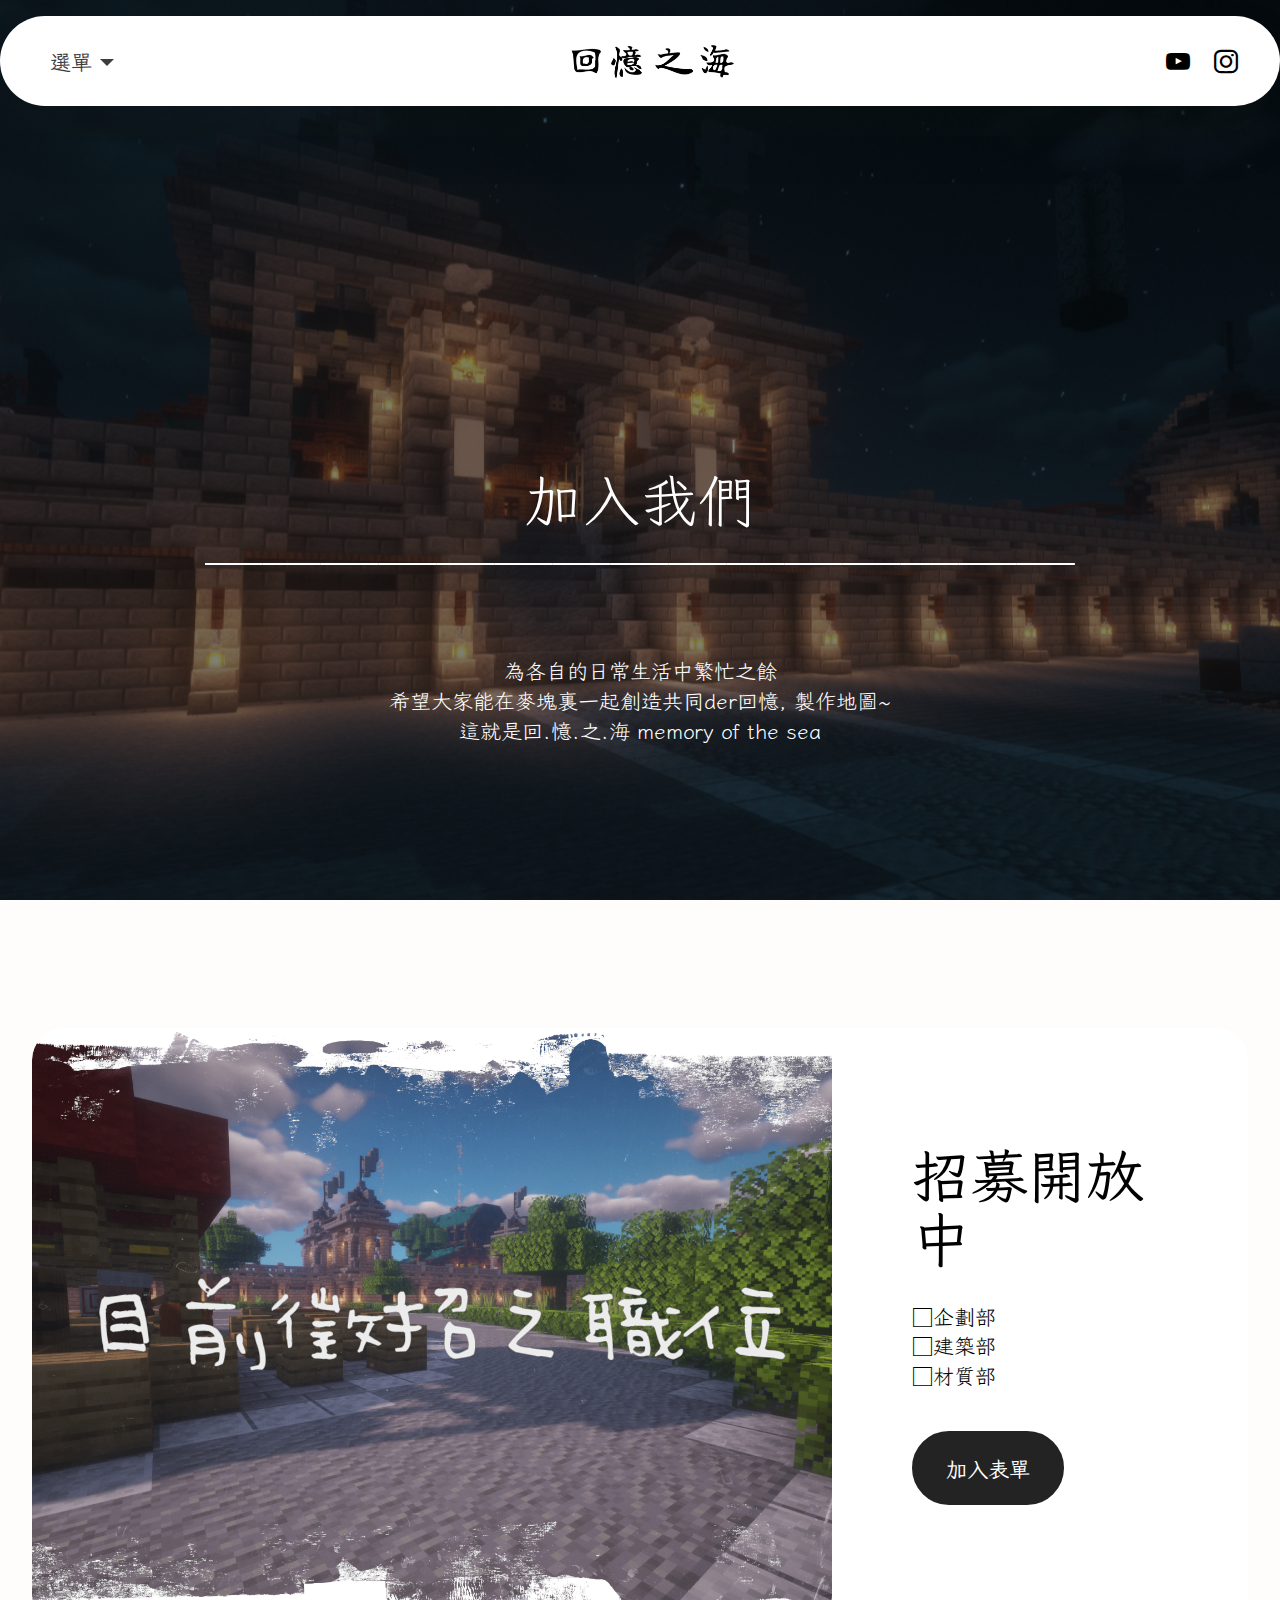
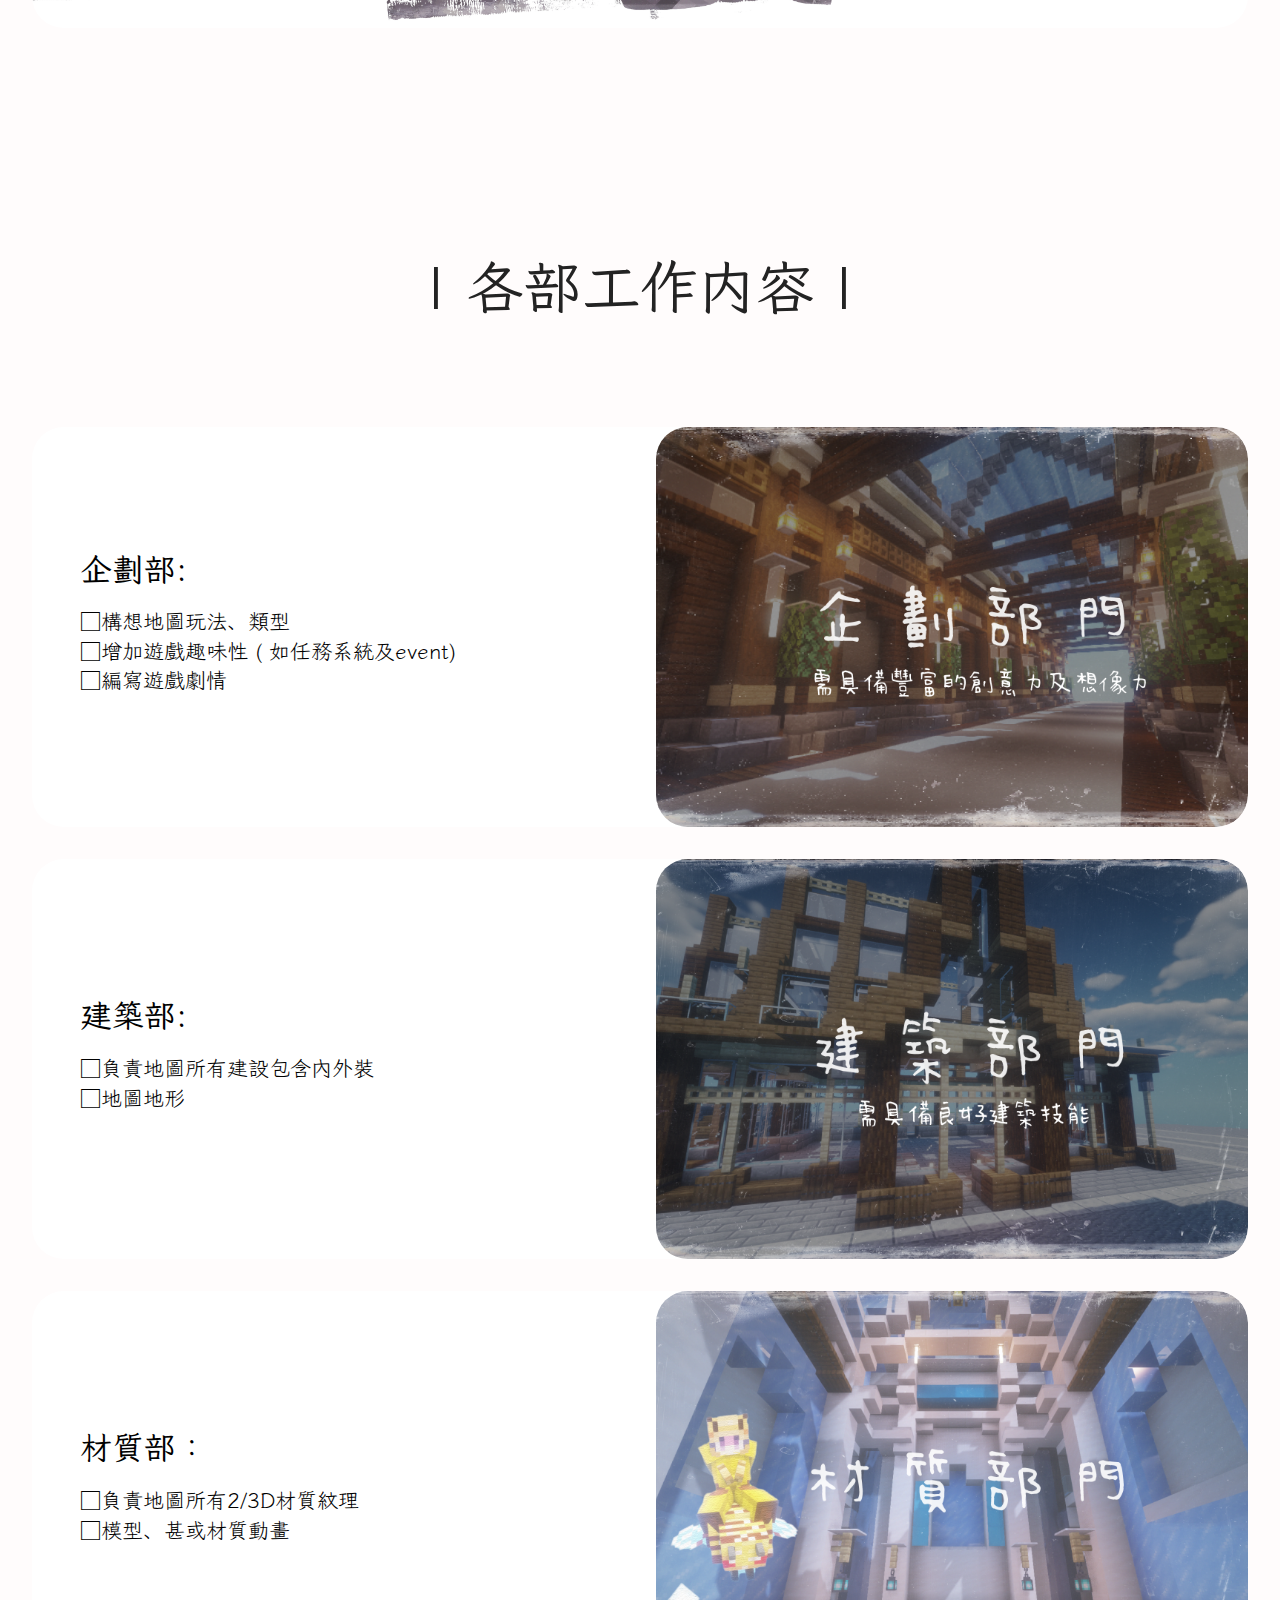
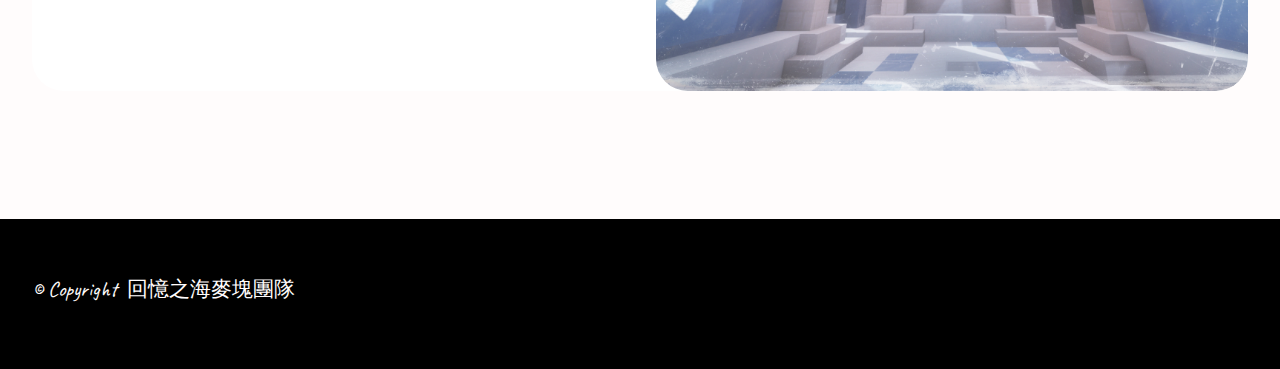
==== page1.html @ 83e291d9 "Add files via upload" ====
<!DOCTYPE html>
<html  >
<head>
  <meta charset="UTF-8">
  <meta http-equiv="X-UA-Compatible" content="IE=edge">
  <meta name="generator" content="Mobirise v5.9.17, mobirise.com">
  <meta name="viewport" content="width=device-width, initial-scale=1, minimum-scale=1">
  <link rel="shortcut icon" href="assets/images/icon-1.png" type="image/x-icon">
  <meta name="description" content="">
  
  
  <title>join us</title>
  <link rel="stylesheet" href="assets/web/assets/mobirise-icons2/mobirise2.css">
  <link rel="stylesheet" href="assets/web/assets/mobirise-icons/mobirise-icons.css">
  <link rel="stylesheet" href="assets/bootstrap/css/bootstrap.min.css">
  <link rel="stylesheet" href="assets/bootstrap/css/bootstrap-grid.min.css">
  <link rel="stylesheet" href="assets/bootstrap/css/bootstrap-reboot.min.css">
  <link rel="stylesheet" href="assets/animatecss/animate.css">
  <link rel="stylesheet" href="assets/dropdown/css/style.css">
  <link rel="stylesheet" href="assets/socicon/css/styles.css">
  <link rel="stylesheet" href="assets/theme/css/style.css">
  <link rel="preload" href="https://fonts.googleapis.com/css?family=Klee+One:400,600&display=swap" as="style" onload="this.onload=null;this.rel='stylesheet'">
  <noscript><link rel="stylesheet" href="https://fonts.googleapis.com/css?family=Klee+One:400,600&display=swap"></noscript>
  <link rel="preload" href="https://fonts.googleapis.com/css?family=Zen+Antique:400&display=swap" as="style" onload="this.onload=null;this.rel='stylesheet'">
  <noscript><link rel="stylesheet" href="https://fonts.googleapis.com/css?family=Zen+Antique:400&display=swap"></noscript>
  <link rel="preload" href="https://fonts.googleapis.com/css?family=Caveat:400,500,600,700&display=swap" as="style" onload="this.onload=null;this.rel='stylesheet'">
  <noscript><link rel="stylesheet" href="https://fonts.googleapis.com/css?family=Caveat:400,500,600,700&display=swap"></noscript>
  <link rel="preload" as="style" href="assets/mobirise/css/mbr-additional.css?v=2ewSH2"><link rel="stylesheet" href="assets/mobirise/css/mbr-additional.css?v=2ewSH2" type="text/css">

  
  
  
</head>
<body>
  
  <section data-bs-version="5.1" class="menu menu3 cid-upEelSwqzw" once="menu" id="menu03-6">
	

	<nav class="navbar navbar-dropdown navbar-expand-lg">
		<div class="container">
			<div class="navbar-brand">
				<span class="navbar-logo">
					<a href="#">
						<img src="assets/images/motsicon-7.png" alt="Mobirise Website Builder" style="height: 2.2rem;">
					</a>
				</span>
				
			</div>
			<button class="navbar-toggler" type="button" data-toggle="collapse" data-bs-toggle="collapse" data-target="#navbarSupportedContent" data-bs-target="#navbarSupportedContent" aria-controls="navbarNavAltMarkup" aria-expanded="false" aria-label="Toggle navigation">
				<div class="hamburger">
					<span></span>
					<span></span>
					<span></span>
					<span></span>
				</div>
			</button>
			<div class="collapse navbar-collapse" id="navbarSupportedContent">
				<ul class="navbar-nav nav-dropdown nav-right" data-app-modern-menu="true"><li class="nav-item dropdown">
						<a class="nav-link link text-primary dropdown-toggle display-4" href="index.html#gallery01-2" aria-expanded="false" data-toggle="dropdown-submenu" data-bs-toggle="dropdown" data-bs-auto-close="outside"><strong>選單</strong></a><div class="dropdown-menu" aria-labelledby="dropdown-339"><a class="text-primary show dropdown-item display-4" href="index.html"><span class="mbri-home mbr-iconfont mbr-iconfont-btn"></span>主頁</a><a class="text-primary show dropdown-item display-4" href="page3.html" aria-expanded="false">關於我們</a><a class="text-primary show dropdown-item display-4" href="page2.html">地圖下載</a><a class="text-primary show dropdown-item display-4" href="page1.html">加入團隊</a></div>
					</li></ul>
				<div class="icons-menu">
					<a class="iconfont-wrapper" href="https://www.youtube.com/@%E5%9B%9E%E6%86%B6%E4%B9%8B%E6%B5%B7" target="_blank">
						<span class="p-2 mbr-iconfont socicon-youtube socicon"></span>
					</a>
					<a class="iconfont-wrapper" href="https://www.instagram.com/memory.of.the.sea/" target="_blank">
						<span class="p-2 mbr-iconfont socicon-instagram socicon"></span>
					</a>
					
					
				</div>
				
			</div>
		</div>
	</nav>
</section>

<section data-bs-version="5.1" class="header16 cid-upUcsVDkyS mbr-fullscreen" id="header17-v">
  
  <div class="mbr-overlay" style="opacity: 0.5; background-color: rgb(0, 0, 0);"></div>
  <div class="container-fluid">
    <div class="row">
      <div class="content-wrap col-12 col-md-12">
        <h1 class="mbr-section-title mbr-fonts-style mbr-white mb-4 display-1"><br><br><br>加入我們<br><strong>───────────────</strong><strong><br></strong>
        </h1>
        <h2 class="mbr-section-subtitle mbr-fonts-style mbr-white mb-4 display-4"><div><br>為各自的日常生活中繁忙之餘</div><div>希望大家能在麥塊裏一起創造共同der回憶, 製作地圖~</div><div>這就是回.憶.之.海 memory of the sea<br><br><br></div></h2>
        
        
      </div>
    </div>
  </div>
</section>

<section data-bs-version="5.1" class="start article05 cid-upUi2Vbbgi" id="article05-w">
  

  
  

  <div class="container-fluid">
    <div class="row justify-content-center align-items-center">
      <div class="col-12">
        <div class="card-wrapper">
          <div class="row">
            <div class="col-12 col-md-12 col-lg-8 image-wrapper">
              <img class="w-100" src="assets/images/mots.png" alt="Mobirise Website Builder">
            </div>
            <div class="col-12 col-lg col-md-12">
              <div class="text-wrapper align-left">
                <h1 class="mbr-section-title mbr-fonts-style mb-4 display-1">
                  <strong>招募開放中</strong>
                </h1>
                <p class="mbr-text mbr-fonts-style mb-4 display-4">□企劃部<br>□建築部<br>□材質部<br>
                </p>
                <div class="mbr-section-btn mt-3"><a class="btn btn-lg btn-black display-4" href="https://docs.google.com/forms/d/e/1FAIpQLSd3z_BSc1NSqZGfXPJXHhFJj-X9SRCUiYmEEsJy9uawWuv9tw/viewform" target="_blank">加入表單</a></div>
              </div>
            </div>
          </div>
        </div>
      </div>
    </div>
  </div>
</section>

<section data-bs-version="5.1" class="news06 cid-upUoKSggbY" id="news06-12">
  

  
  

  <div class="container">
    <div class="row justify-content-center">
      <div class="col-12 mb-5 content-head">
        <h3 class="mbr-fonts-style align-center mb-0 mbr-section-maintitle display-1"><strong>| 各部工作内容 |</strong><br><strong><br></strong></h3>
        
      </div>
    </div>
    <div class="row justify-content-center align-items-center item features-image active">
      <div class="col-12 ">
        <div class="item-wrapper">
          <div class="row">
            <div class="col-12 col-md-12 col-lg-6 image-wrapper">
              <img class="w-100" src="assets/images/1.png" alt="Mobirise Website Builder" data-slide-to="0" data-bs-slide-to="0">
            </div>
            <div class="col-12 col-lg col-md-12">
              <div class="text-wrapper align-left">
                <h5 class="mbr-section-title mbr-fonts-style mb-3 display-5">
                  <strong>企劃部:</strong>
                </h5>
                
                <p class="mbr-text mbr-fonts-style mb-3 display-4">□構想地圖玩法、類型 
<br>□增加遊戲趣味性 ( 如任務系統及event)
<br>□編寫遊戲劇情</p>
                
              </div>
            </div>
          </div>
        </div>
      </div>
    </div><div class="row justify-content-center align-items-center item features-image">
      <div class="col-12">
        <div class="item-wrapper">
          <div class="row">
            <div class="col-12 col-md-12 col-lg-6 image-wrapper">
              <img class="w-100" src="assets/images/0.png" alt="Mobirise Website Builder" data-slide-to="1" data-bs-slide-to="1">
            </div>
            <div class="col-12 col-lg col-md-12">
              <div class="text-wrapper align-left">
                <h5 class="mbr-section-title mbr-fonts-style mb-3 display-5">
                  <strong>建築部:</strong>
                </h5>
                
                <p class="mbr-text mbr-fonts-style mb-3 display-4">□負責地圖所有建設包含內外裝<br>□地圖地形</p>
                
              </div>
            </div>
          </div>
        </div>
      </div>
    </div><div class="row justify-content-center align-items-center item features-image">
      <div class="col-12">
        <div class="item-wrapper">
          <div class="row">
            <div class="col-12 col-md-12 col-lg-6 image-wrapper">
              <img class="w-100" src="assets/images/3.png" alt="Mobirise Website Builder" data-slide-to="2" data-bs-slide-to="2">
            </div>
            <div class="col-12 col-lg col-md-12">
              <div class="text-wrapper align-left">
                <h5 class="mbr-section-title mbr-fonts-style mb-3 display-5">
                  <strong>材質部：</strong>
                </h5>
                
                <p class="mbr-text mbr-fonts-style mb-3 display-4">□負責地圖所有2/3D材質紋理
<br>□模型、甚或材質動畫</p>
                
              </div>
            </div>
          </div>
        </div>
      </div>
    </div>
    
  </div>
</section>

<section data-bs-version="5.1" class="footer2 cid-upOkkvHzC5" once="footers" id="footer02-u">
    

    
    

    <div class="container">
        <div class="row">
            <div class="col-12 col-lg-6 center mt-2 mb-3">
                <p class="mbr-fonts-style copyright mb-0 display-7">
                    © Copyright&nbsp;&nbsp;回憶之海麥塊團隊</p>
            </div>
            
        </div>
    </div>
  
  
  <input name="animation" type="hidden">
  </body>
</html>
---- assets/web/assets/mobirise-icons2/mobirise2.css ----
@font-face {
  font-family: 'Moririse2';
  font-display: swap;
  src:  url('mobirise2.eot?f2bix4');
  src:  url('mobirise2.eot?f2bix4#iefix') format('embedded-opentype'),
    url('mobirise2.ttf?f2bix4') format('truetype'),
    url('mobirise2.woff?f2bix4') format('woff'),
    url('mobirise2.svg?f2bix4#mobirise2') format('svg');
  font-weight: normal;
  font-style: normal;
}

[class^="mobi-"], [class*=" mobi-"] {
  /* use !important to prevent issues with browser extensions that change fonts */
  font-family: 'Moririse2' !important;
  speak: none;
  font-style: normal;
  font-weight: normal;
  font-variant: normal;
  text-transform: none;
  line-height: 1;

  /* Better Font Rendering =========== */
  -webkit-font-smoothing: antialiased;
  -moz-osx-font-smoothing: grayscale;
}

.mobi-mbri-add-submenu:before {
  content: "\e900";
}
.mobi-mbri-alert:before {
  content: "\e901";
}
.mobi-mbri-align-center:before {
  content: "\e902";
}
.mobi-mbri-align-justify:before {
  content: "\e903";
}
.mobi-mbri-align-left:before {
  content: "\e904";
}
.mobi-mbri-align-right:before {
  content: "\e905";
}
.mobi-mbri-android:before {
  content: "\e906";
}
.mobi-mbri-apple:before {
  content: "\e907";
}
.mobi-mbri-arrow-down:before {
  content: "\e908";
}
.mobi-mbri-arrow-next:before {
  content: "\e909";
}
.mobi-mbri-arrow-prev:before {
  content: "\e90a";
}
.mobi-mbri-arrow-up:before {
  content: "\e90b";
}
.mobi-mbri-bold:before {
  content: "\e90c";
}
.mobi-mbri-bookmark:before {
  content: "\e90d";
}
.mobi-mbri-bootstrap:before {
  content: "\e90e";
}
.mobi-mbri-briefcase:before {
  content: "\e90f";
}
.mobi-mbri-browse:before {
  content: "\e910";
}
.mobi-mbri-bulleted-list:before {
  content: "\e911";
}
.mobi-mbri-calendar:before {
  content: "\e912";
}
.mobi-mbri-camera:before {
  content: "\e913";
}
.mobi-mbri-cart-add:before {
  content: "\e914";
}
.mobi-mbri-cart-full:before {
  content: "\e915";
}
.mobi-mbri-cash:before {
  content: "\e916";
}
.mobi-mbri-change-style:before {
  content: "\e917";
}
.mobi-mbri-chat:before {
  content: "\e918";
}
.mobi-mbri-clock:before {
  content: "\e919";
}
.mobi-mbri-close:before {
  content: "\e91a";
}
.mobi-mbri-cloud:before {
  content: "\e91b";
}
.mobi-mbri-code:before {
  content: "\e91c";
}
.mobi-mbri-contact-form:before {
  content: "\e91d";
}
.mobi-mbri-credit-card:before {
  content: "\e91e";
}
.mobi-mbri-cursor-click:before {
  content: "\e91f";
}
.mobi-mbri-cust-feedback:before {
  content: "\e920";
}
.mobi-mbri-database:before {
  content: "\e921";
}
.mobi-mbri-delivery:before {
  content: "\e922";
}
.mobi-mbri-desktop:before {
  content: "\e923";
}
.mobi-mbri-devices:before {
  content: "\e924";
}
.mobi-mbri-down:before {
  content: "\e925";
}
.mobi-mbri-download-2:before {
  content: "\e926";
}
.mobi-mbri-download:before {
  content: "\e927";
}
.mobi-mbri-drag-n-drop-2:before {
  content: "\e928";
}
.mobi-mbri-drag-n-drop:before {
  content: "\e929";
}
.mobi-mbri-edit-2:before {
  content: "\e92a";
}
.mobi-mbri-edit:before {
  content: "\e92b";
}
.mobi-mbri-error:before {
  content: "\e92c";
}
.mobi-mbri-extension:before {
  content: "\e92d";
}
.mobi-mbri-features:before {
  content: "\e92e";
}
.mobi-mbri-file:before {
  content: "\e92f";
}
.mobi-mbri-flag:before {
  content: "\e930";
}
.mobi-mbri-folder:before {
  content: "\e931";
}
.mobi-mbri-gift:before {
  content: "\e932";
}
.mobi-mbri-github:before {
  content: "\e933";
}
.mobi-mbri-globe-2:before {
  content: "\e934";
}
.mobi-mbri-globe:before {
  content: "\e935";
}
.mobi-mbri-growing-chart:before {
  content: "\e936";
}
.mobi-mbri-hearth:before {
  content: "\e937";
}
.mobi-mbri-help:before {
  content: "\e938";
}
.mobi-mbri-home:before {
  content: "\e939";
}
.mobi-mbri-hot-cup:before {
  content: "\e93a";
}
.mobi-mbri-idea:before {
  content: "\e93b";
}
.mobi-mbri-image-gallery:before {
  content: "\e93c";
}
.mobi-mbri-image-slider:before {
  content: "\e93d";
}
.mobi-mbri-info:before {
  content: "\e93e";
}
.mobi-mbri-italic:before {
  content: "\e93f";
}
.mobi-mbri-key:before {
  content: "\e940";
}
.mobi-mbri-laptop:before {
  content: "\e941";
}
.mobi-mbri-layers:before {
  content: "\e942";
}
.mobi-mbri-left-right:before {
  content: "\e943";
}
.mobi-mbri-left:before {
  content: "\e944";
}
.mobi-mbri-letter:before {
  content: "\e945";
}
.mobi-mbri-like:before {
  content: "\e946";
}
.mobi-mbri-link:before {
  content: "\e947";
}
.mobi-mbri-lock:before {
  content: "\e948";
}
.mobi-mbri-login:before {
  content: "\e949";
}
.mobi-mbri-logout:before {
  content: "\e94a";
}
.mobi-mbri-magic-stick:before {
  content: "\e94b";
}
.mobi-mbri-map-pin:before {
  content: "\e94c";
}
.mobi-mbri-menu:before {
  content: "\e94d";
}
.mobi-mbri-mobile-2:before {
  content: "\e94e";
}
.mobi-mbri-mobile-horizontal:before {
  content: "\e94f";
}
.mobi-mbri-mobile:before {
  content: "\e950";
}
.mobi-mbri-mobirise:before {
  content: "\e951";
}
.mobi-mbri-more-horizontal:before {
  content: "\e952";
}
.mobi-mbri-more-vertical:before {
  content: "\e953";
}
.mobi-mbri-music:before {
  content: "\e954";
}
.mobi-mbri-new-file:before {
  content: "\e955";
}
.mobi-mbri-numbered-list:before {
  content: "\e956";
}
.mobi-mbri-opened-folder:before {
  content: "\e957";
}
.mobi-mbri-pages:before {
  content: "\e958";
}
.mobi-mbri-paper-plane:before {
  content: "\e959";
}
.mobi-mbri-paperclip:before {
  content: "\e95a";
}
.mobi-mbri-phone:before {
  content: "\e95b";
}
.mobi-mbri-photo:before {
  content: "\e95c";
}
.mobi-mbri-photos:before {
  content: "\e95d";
}
.mobi-mbri-pin:before {
  content: "\e95e";
}
.mobi-mbri-play:before {
  content: "\e95f";
}
.mobi-mbri-plus:before {
  content: "\e960";
}
.mobi-mbri-preview:before {
  content: "\e961";
}
.mobi-mbri-print:before {
  content: "\e962";
}
.mobi-mbri-protect:before {
  content: "\e963";
}
.mobi-mbri-question:before {
  content: "\e964";
}
.mobi-mbri-quote-left:before {
  content: "\e965";
}
.mobi-mbri-quote-right:before {
  content: "\e966";
}
.mobi-mbri-redo:before {
  content: "\e967";
}
.mobi-mbri-refresh:before {
  content: "\e968";
}
.mobi-mbri-responsive-2:before {
  content: "\e969";
}
.mobi-mbri-responsive:before {
  content: "\e96a";
}
.mobi-mbri-right:before {
  content: "\e96b";
}
.mobi-mbri-rocket:before {
  content: "\e96c";
}
.mobi-mbri-sad-face:before {
  content: "\e96d";
}
.mobi-mbri-sale:before {
  content: "\e96e";
}
.mobi-mbri-save:before {
  content: "\e96f";
}
.mobi-mbri-search:before {
  content: "\e970";
}
.mobi-mbri-setting-2:before {
  content: "\e971";
}
.mobi-mbri-setting-3:before {
  content: "\e972";
}
.mobi-mbri-setting:before {
  content: "\e973";
}
.mobi-mbri-share:before {
  content: "\e974";
}
.mobi-mbri-shopping-bag:before {
  content: "\e975";
}
.mobi-mbri-shopping-basket:before {
  content: "\e976";
}
.mobi-mbri-shopping-cart:before {
  content: "\e977";
}
.mobi-mbri-sites:before {
  content: "\e978";
}
.mobi-mbri-smile-face:before {
  content: "\e979";
}
.mobi-mbri-speed:before {
  content: "\e97a";
}
.mobi-mbri-star:before {
  content: "\e97b";
}
.mobi-mbri-success:before {
  content: "\e97c";
}
.mobi-mbri-sun:before {
  content: "\e97d";
}
.mobi-mbri-sun2:before {
  content: "\e97e";
}
.mobi-mbri-tablet-vertical:before {
  content: "\e97f";
}
.mobi-mbri-tablet:before {
  content: "\e980";
}
.mobi-mbri-target:before {
  content: "\e981";
}
.mobi-mbri-timer:before {
  content: "\e982";
}
.mobi-mbri-to-ftp:before {
  content: "\e983";
}
.mobi-mbri-to-local-drive:before {
  content: "\e984";
}
.mobi-mbri-touch-swipe:before {
  content: "\e985";
}
.mobi-mbri-touch:before {
  content: "\e986";
}
.mobi-mbri-trash:before {
  content: "\e987";
}
.mobi-mbri-underline:before {
  content: "\e988";
}
.mobi-mbri-undo:before {
  content: "\e989";
}
.mobi-mbri-unlink:before {
  content: "\e98a";
}
.mobi-mbri-unlock:before {
  content: "\e98b";
}
.mobi-mbri-up-down:before {
  content: "\e98c";
}
.mobi-mbri-up:before {
  content: "\e98d";
}
.mobi-mbri-update:before {
  content: "\e98e";
}
.mobi-mbri-upload-2:before {
  content: "\e98f";
}
.mobi-mbri-upload:before {
  content: "\e990";
}
.mobi-mbri-user-2:before {
  content: "\e991";
}
.mobi-mbri-user:before {
  content: "\e992";
}
.mobi-mbri-users:before {
  content: "\e993";
}
.mobi-mbri-video-play:before {
  content: "\e994";
}
.mobi-mbri-video:before {
  content: "\e995";
}
.mobi-mbri-watch:before {
  content: "\e996";
}
.mobi-mbri-website-theme-2:before {
  content: "\e997";
}
.mobi-mbri-website-theme:before {
  content: "\e998";
}
.mobi-mbri-wifi:before {
  content: "\e999";
}
.mobi-mbri-windows:before {
  content: "\e99a";
}
.mobi-mbri-zoom-in:before {
  content: "\e99b";
}
.mobi-mbri-zoom-out:before {
  content: "\e99c";
}
---- assets/web/assets/mobirise-icons/mobirise-icons.css ----
@font-face {
  font-family: 'MobiriseIcons';
  src:  url('mobirise-icons.eot?spat4u');
  src:  url('mobirise-icons.eot?spat4u#iefix') format('embedded-opentype'),
    url('mobirise-icons.ttf?spat4u') format('truetype'),
    url('mobirise-icons.woff?spat4u') format('woff'),
    url('mobirise-icons.svg?spat4u#MobiriseIcons') format('svg');
  font-weight: normal;
  font-style: normal;
  font-display: swap;
}

[class^="mbri-"], [class*=" mbri-"] {
  /* use !important to prevent issues with browser extensions that change fonts */
  font-family: MobiriseIcons !important;
  speak: none;
  font-style: normal;
  font-weight: normal;
  font-variant: normal;
  text-transform: none;
  line-height: 1;

  /* Better Font Rendering =========== */
  -webkit-font-smoothing: antialiased;
  -moz-osx-font-smoothing: grayscale;
}

.mbri-add-submenu:before {
  content: "\e900";
}
.mbri-alert:before {
  content: "\e901";
}
.mbri-align-center:before {
  content: "\e902";
}
.mbri-align-justify:before {
  content: "\e903";
}
.mbri-align-left:before {
  content: "\e904";
}
.mbri-align-right:before {
  content: "\e905";
}
.mbri-android:before {
  content: "\e906";
}
.mbri-apple:before {
  content: "\e907";
}
.mbri-arrow-down:before {
  content: "\e908";
}
.mbri-arrow-next:before {
  content: "\e909";
}
.mbri-arrow-prev:before {
  content: "\e90a";
}
.mbri-arrow-up:before {
  content: "\e90b";
}
.mbri-bold:before {
  content: "\e90c";
}
.mbri-bookmark:before {
  content: "\e90d";
}
.mbri-bootstrap:before {
  content: "\e90e";
}
.mbri-briefcase:before {
  content: "\e90f";
}
.mbri-browse:before {
  content: "\e910";
}
.mbri-bulleted-list:before {
  content: "\e911";
}
.mbri-calendar:before {
  content: "\e912";
}
.mbri-camera:before {
  content: "\e913";
}
.mbri-cart-add:before {
  content: "\e914";
}
.mbri-cart-full:before {
  content: "\e915";
}
.mbri-cash:before {
  content: "\e916";
}
.mbri-change-style:before {
  content: "\e917";
}
.mbri-chat:before {
  content: "\e918";
}
.mbri-clock:before {
  content: "\e919";
}
.mbri-close:before {
  content: "\e91a";
}
.mbri-cloud:before {
  content: "\e91b";
}
.mbri-code:before {
  content: "\e91c";
}
.mbri-contact-form:before {
  content: "\e91d";
}
.mbri-credit-card:before {
  content: "\e91e";
}
.mbri-cursor-click:before {
  content: "\e91f";
}
.mbri-cust-feedback:before {
  content: "\e920";
}
.mbri-database:before {
  content: "\e921";
}
.mbri-delivery:before {
  content: "\e922";
}
.mbri-desktop:before {
  content: "\e923";
}
.mbri-devices:before {
  content: "\e924";
}
.mbri-down:before {
  content: "\e925";
}
.mbri-download:before {
  content: "\e989";
}
.mbri-drag-n-drop:before {
  content: "\e927";
}
.mbri-drag-n-drop2:before {
  content: "\e928";
}
.mbri-edit:before {
  content: "\e929";
}
.mbri-edit2:before {
  content: "\e92a";
}
.mbri-error:before {
  content: "\e92b";
}
.mbri-extension:before {
  content: "\e92c";
}
.mbri-features:before {
  content: "\e92d";
}
.mbri-file:before {
  content: "\e92e";
}
.mbri-flag:before {
  content: "\e92f";
}
.mbri-folder:before {
  content: "\e930";
}
.mbri-gift:before {
  content: "\e931";
}
.mbri-github:before {
  content: "\e932";
}
.mbri-globe:before {
  content: "\e933";
}
.mbri-globe-2:before {
  content: "\e934";
}
.mbri-growing-chart:before {
  content: "\e935";
}
.mbri-hearth:before {
  content: "\e936";
}
.mbri-help:before {
  content: "\e937";
}
.mbri-home:before {
  content: "\e938";
}
.mbri-hot-cup:before {
  content: "\e939";
}
.mbri-idea:before {
  content: "\e93a";
}
.mbri-image-gallery:before {
  content: "\e93b";
}
.mbri-image-slider:before {
  content: "\e93c";
}
.mbri-info:before {
  content: "\e93d";
}
.mbri-italic:before {
  content: "\e93e";
}
.mbri-key:before {
  content: "\e93f";
}
.mbri-laptop:before {
  content: "\e940";
}
.mbri-layers:before {
  content: "\e941";
}
.mbri-left-right:before {
  content: "\e942";
}
.mbri-left:before {
  content: "\e943";
}
.mbri-letter:before {
  content: "\e944";
}
.mbri-like:before {
  content: "\e945";
}
.mbri-link:before {
  content: "\e946";
}
.mbri-lock:before {
  content: "\e947";
}
.mbri-login:before {
  content: "\e948";
}
.mbri-logout:before {
  content: "\e949";
}
.mbri-magic-stick:before {
  content: "\e94a";
}
.mbri-map-pin:before {
  content: "\e94b";
}
.mbri-menu:before {
  content: "\e94c";
}
.mbri-mobile:before {
  content: "\e94d";
}
.mbri-mobile2:before {
  content: "\e94e";
}
.mbri-mobirise:before {
  content: "\e94f";
}
.mbri-more-horizontal:before {
  content: "\e950";
}
.mbri-more-vertical:before {
  content: "\e951";
}
.mbri-music:before {
  content: "\e952";
}
.mbri-new-file:before {
  content: "\e953";
}
.mbri-numbered-list:before {
  content: "\e954";
}
.mbri-opened-folder:before {
  content: "\e955";
}
.mbri-pages:before {
  content: "\e956";
}
.mbri-paper-plane:before {
  content: "\e957";
}
.mbri-paperclip:before {
  content: "\e958";
}
.mbri-photo:before {
  content: "\e959";
}
.mbri-photos:before {
  content: "\e95a";
}
.mbri-pin:before {
  content: "\e95b";
}
.mbri-play:before {
  content: "\e95c";
}
.mbri-plus:before {
  content: "\e95d";
}
.mbri-preview:before {
  content: "\e95e";
}
.mbri-print:before {
  content: "\e95f";
}
.mbri-protect:before {
  content: "\e960";
}
.mbri-question:before {
  content: "\e961";
}
.mbri-quote-left:before {
  content: "\e962";
}
.mbri-quote-right:before {
  content: "\e963";
}
.mbri-refresh:before {
  content: "\e964";
}
.mbri-responsive:before {
  content: "\e965";
}
.mbri-right:before {
  content: "\e966";
}
.mbri-rocket:before {
  content: "\e967";
}
.mbri-sad-face:before {
  content: "\e968";
}
.mbri-sale:before {
  content: "\e969";
}
.mbri-save:before {
  content: "\e96a";
}
.mbri-search:before {
  content: "\e96b";
}
.mbri-setting:before {
  content: "\e96c";
}
.mbri-setting2:before {
  content: "\e96d";
}
.mbri-setting3:before {
  content: "\e96e";
}
.mbri-share:before {
  content: "\e96f";
}
.mbri-shopping-bag:before {
  content: "\e970";
}
.mbri-shopping-basket:before {
  content: "\e971";
}
.mbri-shopping-cart:before {
  content: "\e972";
}
.mbri-sites:before {
  content: "\e973";
}
.mbri-smile-face:before {
  content: "\e974";
}
.mbri-speed:before {
  content: "\e975";
}
.mbri-star:before {
  content: "\e976";
}
.mbri-success:before {
  content: "\e977";
}
.mbri-sun:before {
  content: "\e978";
}
.mbri-sun2:before {
  content: "\e979";
}
.mbri-tablet:before {
  content: "\e97a";
}
.mbri-tablet-vertical:before {
  content: "\e97b";
}
.mbri-target:before {
  content: "\e97c";
}
.mbri-timer:before {
  content: "\e97d";
}
.mbri-to-ftp:before {
  content: "\e97e";
}
.mbri-to-local-drive:before {
  content: "\e97f";
}
.mbri-touch-swipe:before {
  content: "\e980";
}
.mbri-touch:before {
  content: "\e981";
}
.mbri-trash:before {
  content: "\e982";
}
.mbri-underline:before {
  content: "\e983";
}
.mbri-unlink:before {
  content: "\e984";
}
.mbri-unlock:before {
  content: "\e985";
}
.mbri-up-down:before {
  content: "\e986";
}
.mbri-up:before {
  content: "\e987";
}
.mbri-update:before {
  content: "\e988";
}
.mbri-upload:before {
 content: "\e926"; 
}
.mbri-user:before {
  content: "\e98a";
}
.mbri-user2:before {
  content: "\e98b";
}
.mbri-users:before {
  content: "\e98c";
}
.mbri-video:before {
  content: "\e98d";
}
.mbri-video-play:before {
  content: "\e98e";
}
.mbri-watch:before {
  content: "\e98f";
}
.mbri-website-theme:before {
  content: "\e990";
}
.mbri-wifi:before {
  content: "\e991";
}
.mbri-windows:before {
  content: "\e992";
}
.mbri-zoom-out:before {
  content: "\e993";
}
.mbri-redo:before {
  content: "\e994";
}
.mbri-undo:before {
  content: "\e995";
}
---- assets/dropdown/css/style.css ----
.navbar-dropdown {
  left: 0;
  padding: 0;
  position: absolute;
  right: 0;
  top: 0;
  transition: all 0.45s ease;
  z-index: 1030;
  background: #282828; }
  .navbar-dropdown .navbar-logo {
    margin-right: 0.8rem;
    transition: margin 0.3s ease-in-out;
    vertical-align: middle; }
    .navbar-dropdown .navbar-logo img {
      height: 3.125rem;
      transition: all 0.3s ease-in-out; }
    .navbar-dropdown .navbar-logo.mbr-iconfont {
      font-size: 3.125rem;
      line-height: 3.125rem; }
  .navbar-dropdown .navbar-caption {
    font-weight: 700;
    white-space: normal;
    vertical-align: -4px;
    line-height: 3.125rem !important; }
    .navbar-dropdown .navbar-caption, .navbar-dropdown .navbar-caption:hover {
      color: inherit;
      text-decoration: none; }
  .navbar-dropdown .mbr-iconfont + .navbar-caption {
    vertical-align: -1px; }
  .navbar-dropdown.navbar-fixed-top {
    position: fixed; }
  .navbar-dropdown .navbar-brand span {
    vertical-align: -4px; }
  .navbar-dropdown.bg-color.transparent {
    background: none; }
  .navbar-dropdown.navbar-short .navbar-brand {
    padding: 0.625rem 0; }
    .navbar-dropdown.navbar-short .navbar-brand span {
      vertical-align: -1px; }
  .navbar-dropdown.navbar-short .navbar-caption {
    line-height: 2.375rem !important;
    vertical-align: -2px; }
  .navbar-dropdown.navbar-short .navbar-logo {
    margin-right: 0.5rem; }
    .navbar-dropdown.navbar-short .navbar-logo img {
      height: 2.375rem; }
    .navbar-dropdown.navbar-short .navbar-logo.mbr-iconfont {
      font-size: 2.375rem;
      line-height: 2.375rem; }
  .navbar-dropdown.navbar-short .mbr-table-cell {
    height: 3.625rem; }
  .navbar-dropdown .navbar-close {
    left: 0.6875rem;
    position: fixed;
    top: 0.75rem;
    z-index: 1000; }
  .navbar-dropdown .hamburger-icon {
    content: "";
    display: inline-block;
    vertical-align: middle;
    width: 16px;
    -webkit-box-shadow: 0 -6px 0 1px #282828,0 0 0 1px #282828,0 6px 0 1px #282828;
    -moz-box-shadow: 0 -6px 0 1px #282828,0 0 0 1px #282828,0 6px 0 1px #282828;
    box-shadow: 0 -6px 0 1px #282828,0 0 0 1px #282828,0 6px 0 1px #282828; }

.dropdown-menu .dropdown-toggle[data-toggle="dropdown-submenu"]::after {
  border-bottom: 0.35em solid transparent;
  border-left: 0.35em solid;
  border-right: 0;
  border-top: 0.35em solid transparent;
  margin-left: 0.3rem; }

.dropdown-menu .dropdown-item:focus {
  outline: 0; }

.nav-dropdown {
  font-size: 0.75rem;
  font-weight: 500;
  height: auto !important; }
  .nav-dropdown .nav-btn {
    padding-left: 1rem; }
  .nav-dropdown .link {
    margin: .667em 1.667em;
    font-weight: 500;
    padding: 0;
    transition: color .2s ease-in-out; }
    .nav-dropdown .link.dropdown-toggle {
      margin-right: 2.583em; }
      .nav-dropdown .link.dropdown-toggle::after {
        margin-left: .25rem;
        border-top: 0.35em solid;
        border-right: 0.35em solid transparent;
        border-left: 0.35em solid transparent;
        border-bottom: 0; }
      .nav-dropdown .link.dropdown-toggle[aria-expanded="true"] {
        margin: 0;
        padding: 0.667em 3.263em  0.667em 1.667em; }
  .nav-dropdown .link::after,
  .nav-dropdown .dropdown-item::after {
    color: inherit; }
  .nav-dropdown .btn {
    font-size: 0.75rem;
    font-weight: 700;
    letter-spacing: 0;
    margin-bottom: 0;
    padding-left: 1.25rem;
    padding-right: 1.25rem; }
  .nav-dropdown .dropdown-menu {
    border-radius: 0;
    border: 0;
    left: 0;
    margin: 0;
    padding-bottom: 1.25rem;
    padding-top: 1.25rem;
    position: relative; }
  .nav-dropdown .dropdown-submenu {
    margin-left: 0.125rem;
    top: 0; }
  .nav-dropdown .dropdown-item {
    font-weight: 500;
    line-height: 2;
    padding: 0.3846em 4.615em 0.3846em 1.5385em;
    position: relative;
    transition: color .2s ease-in-out, background-color .2s ease-in-out; }
    .nav-dropdown .dropdown-item::after {
      margin-top: -0.3077em;
      position: absolute;
      right: 1.1538em;
      top: 50%; }
    .nav-dropdown .dropdown-item:focus, .nav-dropdown .dropdown-item:hover {
      background: none; }

@media (max-width: 767px) {
  .nav-dropdown.navbar-toggleable-sm {
    bottom: 0;
    display: none;
    left: 0;
    overflow-x: hidden;
    position: fixed;
    top: 0;
    transform: translateX(-100%);
    -ms-transform: translateX(-100%);
    -webkit-transform: translateX(-100%);
    width: 18.75rem;
    z-index: 999; } }
.nav-dropdown.navbar-toggleable-xl {
  bottom: 0;
  display: none;
  left: 0;
  overflow-x: hidden;
  position: fixed;
  top: 0;
  transform: translateX(-100%);
  -ms-transform: translateX(-100%);
  -webkit-transform: translateX(-100%);
  width: 18.75rem;
  z-index: 999; }

.nav-dropdown-sm {
  display: block !important;
  overflow-x: hidden;
  overflow: auto;
  padding-top: 3.875rem; }
  .nav-dropdown-sm::after {
    content: "";
    display: block;
    height: 3rem;
    width: 100%; }
  .nav-dropdown-sm.collapse.in ~ .navbar-close {
    display: block !important; }
  .nav-dropdown-sm.collapsing, .nav-dropdown-sm.collapse.in {
    transform: translateX(0);
    -ms-transform: translateX(0);
    -webkit-transform: translateX(0);
    transition: all 0.25s ease-out;
    -webkit-transition: all 0.25s ease-out;
    background: #282828; }
  .nav-dropdown-sm.collapsing[aria-expanded="false"] {
    transform: translateX(-100%);
    -ms-transform: translateX(-100%);
    -webkit-transform: translateX(-100%); }
  .nav-dropdown-sm .nav-item {
    display: block;
    margin-left: 0 !important;
    padding-left: 0; }
  .nav-dropdown-sm .link,
  .nav-dropdown-sm .dropdown-item {
    border-top: 1px dotted rgba(255, 255, 255, 0.1);
    font-size: 0.8125rem;
    line-height: 1.6;
    margin: 0 !important;
    padding: 0.875rem 2.4rem 0.875rem 1.5625rem !important;
    position: relative;
    white-space: normal; }
    .nav-dropdown-sm .link:focus, .nav-dropdown-sm .link:hover,
    .nav-dropdown-sm .dropdown-item:focus,
    .nav-dropdown-sm .dropdown-item:hover {
      background: rgba(0, 0, 0, 0.2) !important;
      color: #c0a375; }
  .nav-dropdown-sm .nav-btn {
    position: relative;
    padding: 1.5625rem 1.5625rem 0 1.5625rem; }
    .nav-dropdown-sm .nav-btn::before {
      border-top: 1px dotted rgba(255, 255, 255, 0.1);
      content: "";
      left: 0;
      position: absolute;
      top: 0;
      width: 100%; }
    .nav-dropdown-sm .nav-btn + .nav-btn {
      padding-top: 0.625rem; }
      .nav-dropdown-sm .nav-btn + .nav-btn::before {
        display: none; }
  .nav-dropdown-sm .btn {
    padding: 0.625rem 0; }
  .nav-dropdown-sm .dropdown-toggle[data-toggle="dropdown-submenu"]::after {
    margin-left: .25rem;
    border-top: 0.35em solid;
    border-right: 0.35em solid transparent;
    border-left: 0.35em solid transparent;
    border-bottom: 0; }
  .nav-dropdown-sm .dropdown-toggle[data-toggle="dropdown-submenu"][aria-expanded="true"]::after {
    border-top: 0;
    border-right: 0.35em solid transparent;
    border-left: 0.35em solid transparent;
    border-bottom: 0.35em solid; }
  .nav-dropdown-sm .dropdown-menu {
    margin: 0;
    padding: 0;
    position: relative;
    top: 0;
    left: 0;
    width: 100%;
    border: 0;
    float: none;
    border-radius: 0;
    background: none; }
  .nav-dropdown-sm .dropdown-submenu {
    left: 100%;
    margin-left: 0.125rem;
    margin-top: -1.25rem;
    top: 0; }

.navbar-toggleable-sm .nav-dropdown .dropdown-menu {
  position: absolute; }

.navbar-toggleable-sm .nav-dropdown .dropdown-submenu {
  left: 100%;
  margin-left: 0.125rem;
  margin-top: -1.25rem;
  top: 0; }

.navbar-toggleable-sm.opened .nav-dropdown .dropdown-menu {
  position: relative; }

.navbar-toggleable-sm.opened .nav-dropdown .dropdown-submenu {
  left: 0;
  margin-left: 00rem;
  margin-top: 0rem;
  top: 0; }

.is-builder .nav-dropdown.collapsing {
  transition: none !important; }
---- assets/socicon/css/styles.css ----
@charset "UTF-8";

@font-face {
  font-family: 'Socicon';
  src:  url('../fonts/socicon.eot');
  src:  url('../fonts/socicon.eot?#iefix') format('embedded-opentype'),
    url('../fonts/socicon.woff2') format('woff2'),
    url('../fonts/socicon.ttf') format('truetype'),
    url('../fonts/socicon.woff') format('woff'),
    url('../fonts/socicon.svg#socicon') format('svg');
  font-weight: normal;
  font-style: normal;
  font-display: swap;
}

[data-icon]:before {
  font-family: "socicon" !important;
  content: attr(data-icon);
  font-style: normal !important;
  font-weight: normal !important;
  font-variant: normal !important;
  text-transform: none !important;
  speak: none;
  line-height: 1;
  -webkit-font-smoothing: antialiased;
  -moz-osx-font-smoothing: grayscale;
}

[class^="socicon-"], [class*=" socicon-"] {
  /* use !important to prevent issues with browser extensions that change fonts */
  font-family: 'Socicon' !important;
  speak: none;
  font-style: normal;
  font-weight: normal;
  font-variant: normal;
  text-transform: none;
  line-height: 1;

  /* Better Font Rendering =========== */
  -webkit-font-smoothing: antialiased;
  -moz-osx-font-smoothing: grayscale;
}

.socicon-eitaa:before {
  content: "\e97c";
}
.socicon-soroush:before {
  content: "\e97d";
}
.socicon-bale:before {
  content: "\e97e";
}
.socicon-zazzle:before {
  content: "\e97b";
}
.socicon-society6:before {
  content: "\e97a";
}
.socicon-redbubble:before {
  content: "\e979";
}
.socicon-avvo:before {
  content: "\e978";
}
.socicon-stitcher:before {
  content: "\e977";
}
.socicon-googlehangouts:before {
  content: "\e974";
}
.socicon-dlive:before {
  content: "\e975";
}
.socicon-vsco:before {
  content: "\e976";
}
.socicon-flipboard:before {
  content: "\e973";
}
.socicon-ubuntu:before {
  content: "\e958";
}
.socicon-artstation:before {
  content: "\e959";
}
.socicon-invision:before {
  content: "\e95a";
}
.socicon-torial:before {
  content: "\e95b";
}
.socicon-collectorz:before {
  content: "\e95c";
}
.socicon-seenthis:before {
  content: "\e95d";
}
.socicon-googleplaymusic:before {
  content: "\e95e";
}
.socicon-debian:before {
  content: "\e95f";
}
.socicon-filmfreeway:before {
  content: "\e960";
}
.socicon-gnome:before {
  content: "\e961";
}
.socicon-itchio:before {
  content: "\e962";
}
.socicon-jamendo:before {
  content: "\e963";
}
.socicon-mix:before {
  content: "\e964";
}
.socicon-sharepoint:before {
  content: "\e965";
}
.socicon-tinder:before {
  content: "\e966";
}
.socicon-windguru:before {
  content: "\e967";
}
.socicon-cdbaby:before {
  content: "\e968";
}
.socicon-elementaryos:before {
  content: "\e969";
}
.socicon-stage32:before {
  content: "\e96a";
}
.socicon-tiktok:before {
  content: "\e96b";
}
.socicon-gitter:before {
  content: "\e96c";
}
.socicon-letterboxd:before {
  content: "\e96d";
}
.socicon-threema:before {
  content: "\e96e";
}
.socicon-splice:before {
  content: "\e96f";
}
.socicon-metapop:before {
  content: "\e970";
}
.socicon-naver:before {
  content: "\e971";
}
.socicon-remote:before {
  content: "\e972";
}
.socicon-internet:before {
  content: "\e957";
}
.socicon-moddb:before {
  content: "\e94b";
}
.socicon-indiedb:before {
  content: "\e94c";
}
.socicon-traxsource:before {
  content: "\e94d";
}
.socicon-gamefor:before {
  content: "\e94e";
}
.socicon-pixiv:before {
  content: "\e94f";
}
.socicon-myanimelist:before {
  content: "\e950";
}
.socicon-blackberry:before {
  content: "\e951";
}
.socicon-wickr:before {
  content: "\e952";
}
.socicon-spip:before {
  content: "\e953";
}
.socicon-napster:before {
  content: "\e954";
}
.socicon-beatport:before {
  content: "\e955";
}
.socicon-hackerone:before {
  content: "\e956";
}
.socicon-hackernews:before {
  content: "\e946";
}
.socicon-smashwords:before {
  content: "\e947";
}
.socicon-kobo:before {
  content: "\e948";
}
.socicon-bookbub:before {
  content: "\e949";
}
.socicon-mailru:before {
  content: "\e94a";
}
.socicon-gitlab:before {
  content: "\e945";
}
.socicon-instructables:before {
  content: "\e944";
}
.socicon-portfolio:before {
  content: "\e943";
}
.socicon-codered:before {
  content: "\e940";
}
.socicon-origin:before {
  content: "\e941";
}
.socicon-nextdoor:before {
  content: "\e942";
}
.socicon-udemy:before {
  content: "\e93f";
}
.socicon-livemaster:before {
  content: "\e93e";
}
.socicon-crunchbase:before {
  content: "\e93b";
}
.socicon-homefy:before {
  content: "\e93c";
}
.socicon-calendly:before {
  content: "\e93d";
}
.socicon-realtor:before {
  content: "\e90f";
}
.socicon-tidal:before {
  content: "\e910";
}
.socicon-qobuz:before {
  content: "\e911";
}
.socicon-natgeo:before {
  content: "\e912";
}
.socicon-mastodon:before {
  content: "\e913";
}
.socicon-unsplash:before {
  content: "\e914";
}
.socicon-homeadvisor:before {
  content: "\e915";
}
.socicon-angieslist:before {
  content: "\e916";
}
.socicon-codepen:before {
  content: "\e917";
}
.socicon-slack:before {
  content: "\e918";
}
.socicon-openaigym:before {
  content: "\e919";
}
.socicon-logmein:before {
  content: "\e91a";
}
.socicon-fiverr:before {
  content: "\e91b";
}
.socicon-gotomeeting:before {
  content: "\e91c";
}
.socicon-aliexpress:before {
  content: "\e91d";
}
.socicon-guru:before {
  content: "\e91e";
}
.socicon-appstore:before {
  content: "\e91f";
}
.socicon-homes:before {
  content: "\e920";
}
.socicon-zoom:before {
  content: "\e921";
}
.socicon-alibaba:before {
  content: "\e922";
}
.socicon-craigslist:before {
  content: "\e923";
}
.socicon-wix:before {
  content: "\e924";
}
.socicon-redfin:before {
  content: "\e925";
}
.socicon-googlecalendar:before {
  content: "\e926";
}
.socicon-shopify:before {
  content: "\e927";
}
.socicon-freelancer:before {
  content: "\e928";
}
.socicon-seedrs:before {
  content: "\e929";
}
.socicon-bing:before {
  content: "\e92a";
}
.socicon-doodle:before {
  content: "\e92b";
}
.socicon-bonanza:before {
  content: "\e92c";
}
.socicon-squarespace:before {
  content: "\e92d";
}
.socicon-toptal:before {
  content: "\e92e";
}
.socicon-gust:before {
  content: "\e92f";
}
.socicon-ask:before {
  content: "\e930";
}
.socicon-trulia:before {
  content: "\e931";
}
.socicon-loomly:before {
  content: "\e932";
}
.socicon-ghost:before {
  content: "\e933";
}
.socicon-upwork:before {
  content: "\e934";
}
.socicon-fundable:before {
  content: "\e935";
}
.socicon-booking:before {
  content: "\e936";
}
.socicon-googlemaps:before {
  content: "\e937";
}
.socicon-zillow:before {
  content: "\e938";
}
.socicon-niconico:before {
  content: "\e939";
}
.socicon-toneden:before {
  content: "\e93a";
}
.socicon-augment:before {
  content: "\e908";
}
.socicon-bitbucket:before {
  content: "\e909";
}
.socicon-fyuse:before {
  content: "\e90a";
}
.socicon-yt-gaming:before {
  content: "\e90b";
}
.socicon-sketchfab:before {
  content: "\e90c";
}
.socicon-mobcrush:before {
  content: "\e90d";
}
.socicon-microsoft:before {
  content: "\e90e";
}
.socicon-pandora:before {
  content: "\e907";
}
.socicon-messenger:before {
  content: "\e906";
}
.socicon-gamewisp:before {
  content: "\e905";
}
.socicon-bloglovin:before {
  content: "\e904";
}
.socicon-tunein:before {
  content: "\e903";
}
.socicon-gamejolt:before {
  content: "\e901";
}
.socicon-trello:before {
  content: "\e902";
}
.socicon-spreadshirt:before {
  content: "\e900";
}
.socicon-500px:before {
  content: "\e000";
}
.socicon-8tracks:before {
  content: "\e001";
}
.socicon-airbnb:before {
  content: "\e002";
}
.socicon-alliance:before {
  content: "\e003";
}
.socicon-amazon:before {
  content: "\e004";
}
.socicon-amplement:before {
  content: "\e005";
}
.socicon-android:before {
  content: "\e006";
}
.socicon-angellist:before {
  content: "\e007";
}
.socicon-apple:before {
  content: "\e008";
}
.socicon-appnet:before {
  content: "\e009";
}
.socicon-baidu:before {
  content: "\e00a";
}
.socicon-bandcamp:before {
  content: "\e00b";
}
.socicon-battlenet:before {
  content: "\e00c";
}
.socicon-mixer:before {
  content: "\e00d";
}
.socicon-bebee:before {
  content: "\e00e";
}
.socicon-bebo:before {
  content: "\e00f";
}
.socicon-behance:before {
  content: "\e010";
}
.socicon-blizzard:before {
  content: "\e011";
}
.socicon-blogger:before {
  content: "\e012";
}
.socicon-buffer:before {
  content: "\e013";
}
.socicon-chrome:before {
  content: "\e014";
}
.socicon-coderwall:before {
  content: "\e015";
}
.socicon-curse:before {
  content: "\e016";
}
.socicon-dailymotion:before {
  content: "\e017";
}
.socicon-deezer:before {
  content: "\e018";
}
.socicon-delicious:before {
  content: "\e019";
}
.socicon-deviantart:before {
  content: "\e01a";
}
.socicon-diablo:before {
  content: "\e01b";
}
.socicon-digg:before {
  content: "\e01c";
}
.socicon-discord:before {
  content: "\e01d";
}
.socicon-disqus:before {
  content: "\e01e";
}
.socicon-douban:before {
  content: "\e01f";
}
.socicon-draugiem:before {
  content: "\e020";
}
.socicon-dribbble:before {
  content: "\e021";
}
.socicon-drupal:before {
  content: "\e022";
}
.socicon-ebay:before {
  content: "\e023";
}
.socicon-ello:before {
  content: "\e024";
}
.socicon-endomodo:before {
  content: "\e025";
}
.socicon-envato:before {
  content: "\e026";
}
.socicon-etsy:before {
  content: "\e027";
}
.socicon-facebook:before {
  content: "\e028";
}
.socicon-feedburner:before {
  content: "\e029";
}
.socicon-filmweb:before {
  content: "\e02a";
}
.socicon-firefox:before {
  content: "\e02b";
}
.socicon-flattr:before {
  content: "\e02c";
}
.socicon-flickr:before {
  content: "\e02d";
}
.socicon-formulr:before {
  content: "\e02e";
}
.socicon-forrst:before {
  content: "\e02f";
}
.socicon-foursquare:before {
  content: "\e030";
}
.socicon-friendfeed:before {
  content: "\e031";
}
.socicon-github:before {
  content: "\e032";
}
.socicon-goodreads:before {
  content: "\e033";
}
.socicon-google:before {
  content: "\e034";
}
.socicon-googlescholar:before {
  content: "\e035";
}
.socicon-googlegroups:before {
  content: "\e036";
}
.socicon-googlephotos:before {
  content: "\e037";
}
.socicon-googleplus:before {
  content: "\e038";
}
.socicon-grooveshark:before {
  content: "\e039";
}
.socicon-hackerrank:before {
  content: "\e03a";
}
.socicon-hearthstone:before {
  content: "\e03b";
}
.socicon-hellocoton:before {
  content: "\e03c";
}
.socicon-heroes:before {
  content: "\e03d";
}
.socicon-smashcast:before {
  content: "\e03e";
}
.socicon-horde:before {
  content: "\e03f";
}
.socicon-houzz:before {
  content: "\e040";
}
.socicon-icq:before {
  content: "\e041";
}
.socicon-identica:before {
  content: "\e042";
}
.socicon-imdb:before {
  content: "\e043";
}
.socicon-instagram:before {
  content: "\e044";
}
.socicon-issuu:before {
  content: "\e045";
}
.socicon-istock:before {
  content: "\e046";
}
.socicon-itunes:before {
  content: "\e047";
}
.socicon-keybase:before {
  content: "\e048";
}
.socicon-lanyrd:before {
  content: "\e049";
}
.socicon-lastfm:before {
  content: "\e04a";
}
.socicon-line:before {
  content: "\e04b";
}
.socicon-linkedin:before {
  content: "\e04c";
}
.socicon-livejournal:before {
  content: "\e04d";
}
.socicon-lyft:before {
  content: "\e04e";
}
.socicon-macos:before {
  content: "\e04f";
}
.socicon-mail:before {
  content: "\e050";
}
.socicon-medium:before {
  content: "\e051";
}
.socicon-meetup:before {
  content: "\e052";
}
.socicon-mixcloud:before {
  content: "\e053";
}
.socicon-modelmayhem:before {
  content: "\e054";
}
.socicon-mumble:before {
  content: "\e055";
}
.socicon-myspace:before {
  content: "\e056";
}
.socicon-newsvine:before {
  content: "\e057";
}
.socicon-nintendo:before {
  content: "\e058";
}
.socicon-npm:before {
  content: "\e059";
}
.socicon-odnoklassniki:before {
  content: "\e05a";
}
.socicon-openid:before {
  content: "\e05b";
}
.socicon-opera:before {
  content: "\e05c";
}
.socicon-outlook:before {
  content: "\e05d";
}
.socicon-overwatch:before {
  content: "\e05e";
}
.socicon-patreon:before {
  content: "\e05f";
}
.socicon-paypal:before {
  content: "\e060";
}
.socicon-periscope:before {
  content: "\e061";
}
.socicon-persona:before {
  content: "\e062";
}
.socicon-pinterest:before {
  content: "\e063";
}
.socicon-play:before {
  content: "\e064";
}
.socicon-player:before {
  content: "\e065";
}
.socicon-playstation:before {
  content: "\e066";
}
.socicon-pocket:before {
  content: "\e067";
}
.socicon-qq:before {
  content: "\e068";
}
.socicon-quora:before {
  content: "\e069";
}
.socicon-raidcall:before {
  content: "\e06a";
}
.socicon-ravelry:before {
  content: "\e06b";
}
.socicon-reddit:before {
  content: "\e06c";
}
.socicon-renren:before {
  content: "\e06d";
}
.socicon-researchgate:before {
  content: "\e06e";
}
.socicon-residentadvisor:before {
  content: "\e06f";
}
.socicon-reverbnation:before {
  content: "\e070";
}
.socicon-rss:before {
  content: "\e071";
}
.socicon-sharethis:before {
  content: "\e072";
}
.socicon-skype:before {
  content: "\e073";
}
.socicon-slideshare:before {
  content: "\e074";
}
.socicon-smugmug:before {
  content: "\e075";
}
.socicon-snapchat:before {
  content: "\e076";
}
.socicon-songkick:before {
  content: "\e077";
}
.socicon-soundcloud:before {
  content: "\e078";
}
.socicon-spotify:before {
  content: "\e079";
}
.socicon-stackexchange:before {
  content: "\e07a";
}
.socicon-stackoverflow:before {
  content: "\e07b";
}
.socicon-starcraft:before {
  content: "\e07c";
}
.socicon-stayfriends:before {
  content: "\e07d";
}
.socicon-steam:before {
  content: "\e07e";
}
.socicon-storehouse:before {
  content: "\e07f";
}
.socicon-strava:before {
  content: "\e080";
}
.socicon-streamjar:before {
  content: "\e081";
}
.socicon-stumbleupon:before {
  content: "\e082";
}
.socicon-swarm:before {
  content: "\e083";
}
.socicon-teamspeak:before {
  content: "\e084";
}
.socicon-teamviewer:before {
  content: "\e085";
}
.socicon-technorati:before {
  content: "\e086";
}
.socicon-telegram:before {
  content: "\e087";
}
.socicon-tripadvisor:before {
  content: "\e088";
}
.socicon-tripit:before {
  content: "\e089";
}
.socicon-triplej:before {
  content: "\e08a";
}
.socicon-tumblr:before {
  content: "\e08b";
}
.socicon-twitch:before {
  content: "\e08c";
}
.socicon-twitter:before {
  content: "\e08d";
}
.socicon-uber:before {
  content: "\e08e";
}
.socicon-ventrilo:before {
  content: "\e08f";
}
.socicon-viadeo:before {
  content: "\e090";
}
.socicon-viber:before {
  content: "\e091";
}
.socicon-viewbug:before {
  content: "\e092";
}
.socicon-vimeo:before {
  content: "\e093";
}
.socicon-vine:before {
  content: "\e094";
}
.socicon-vkontakte:before {
  content: "\e095";
}
.socicon-warcraft:before {
  content: "\e096";
}
.socicon-wechat:before {
  content: "\e097";
}
.socicon-weibo:before {
  content: "\e098";
}
.socicon-whatsapp:before {
  content: "\e099";
}
.socicon-wikipedia:before {
  content: "\e09a";
}
.socicon-windows:before {
  content: "\e09b";
}
.socicon-wordpress:before {
  content: "\e09c";
}
.socicon-wykop:before {
  content: "\e09d";
}
.socicon-xbox:before {
  content: "\e09e";
}
.socicon-xing:before {
  content: "\e09f";
}
.socicon-yahoo:before {
  content: "\e0a0";
}
.socicon-yammer:before {
  content: "\e0a1";
}
.socicon-yandex:before {
  content: "\e0a2";
}
.socicon-yelp:before {
  content: "\e0a3";
}
.socicon-younow:before {
  content: "\e0a4";
}
.socicon-youtube:before {
  content: "\e0a5";
}
.socicon-zapier:before {
  content: "\e0a6";
}
.socicon-zerply:before {
  content: "\e0a7";
}
.socicon-zomato:before {
  content: "\e0a8";
}
.socicon-zynga:before {
  content: "\e0a9";
}
---- assets/theme/css/style.css ----
@charset "UTF-8";
section {
  background-color: #ffffff;
}

body {
  font-style: normal;
  line-height: 1.5;
  font-weight: 400;
  color: #232323;
  position: relative;
}

button {
  background-color: transparent;
  border-color: transparent;
}

.embla__button,
.carousel-control {
  background-color: #edefea !important;
  opacity: 0.8 !important;
  color: #464845 !important;
  border-color: #edefea !important;
}

.carousel .close,
.modalWindow .close {
  background-color: #edefea !important;
  color: #464845 !important;
  border-color: #edefea !important;
  opacity: 0.8 !important;
}

.carousel .close:hover,
.modalWindow .close:hover {
  opacity: 1 !important;
}

.carousel-indicators li {
  background-color: #edefea !important;
  border: 2px solid #464845 !important;
}

.carousel-indicators li:hover,
.carousel-indicators li:active {
  opacity: 0.8 !important;
}

.embla__button:hover,
.carousel-control:hover {
  background-color: #edefea !important;
  opacity: 1 !important;
}

.modalWindow-video-container {
  height: 80%;
}

section,
.container,
.container-fluid {
  position: relative;
  word-wrap: break-word;
}

a.mbr-iconfont:hover {
  text-decoration: none;
}

.article .lead p,
.article .lead ul,
.article .lead ol,
.article .lead pre,
.article .lead blockquote {
  margin-bottom: 0;
}

a {
  font-style: normal;
  font-weight: 400;
  cursor: pointer;
}
a, a:hover {
  text-decoration: none;
}

.mbr-section-title {
  font-style: normal;
  line-height: 1.3;
}

.mbr-section-subtitle {
  line-height: 1.3;
}

.mbr-text {
  font-style: normal;
  line-height: 1.7;
}

h1,
h2,
h3,
h4,
h5,
h6,
.display-1,
.display-2,
.display-4,
.display-5,
.display-7,
span,
p,
a {
  line-height: 1;
  word-break: break-word;
  word-wrap: break-word;
  font-weight: 400;
}

b,
strong {
  font-weight: bold;
}

input:-webkit-autofill, input:-webkit-autofill:hover, input:-webkit-autofill:focus, input:-webkit-autofill:active {
  transition-delay: 9999s;
  -webkit-transition-property: background-color, color;
  transition-property: background-color, color;
}

textarea[type=hidden] {
  display: none;
}

section {
  background-position: 50% 50%;
  background-repeat: no-repeat;
  background-size: cover;
}
section .mbr-background-video,
section .mbr-background-video-preview {
  position: absolute;
  bottom: 0;
  left: 0;
  right: 0;
  top: 0;
}

.hidden {
  visibility: hidden;
}

.mbr-z-index20 {
  z-index: 20;
}

/*! Base colors */
.mbr-white {
  color: #ffffff;
}

.mbr-black {
  color: #111111;
}

.mbr-bg-white {
  background-color: #ffffff;
}

.mbr-bg-black {
  background-color: #000000;
}

/*! Text-aligns */
.align-left {
  text-align: left;
}

.align-center {
  text-align: center;
}

.align-right {
  text-align: right;
}

/*! Font-weight  */
.mbr-light {
  font-weight: 300;
}

.mbr-regular {
  font-weight: 400;
}

.mbr-semibold {
  font-weight: 500;
}

.mbr-bold {
  font-weight: 700;
}

/*! Media  */
.media-content {
  flex-basis: 100%;
}

.media-container-row {
  display: flex;
  flex-direction: row;
  flex-wrap: wrap;
  justify-content: center;
  align-content: center;
  align-items: start;
}
.media-container-row .media-size-item {
  width: 400px;
}

.media-container-column {
  display: flex;
  flex-direction: column;
  flex-wrap: wrap;
  justify-content: center;
  align-content: center;
  align-items: stretch;
}
.media-container-column > * {
  width: 100%;
}

@media (min-width: 992px) {
  .media-container-row {
    flex-wrap: nowrap;
  }
}
figure {
  margin-bottom: 0;
  overflow: hidden;
}

figure[mbr-media-size] {
  transition: width 0.1s;
}

img,
iframe {
  display: block;
  width: 100%;
}

.card {
  background-color: transparent;
  border: none;
}

.card-box {
  width: 100%;
}

.card-img {
  text-align: center;
  flex-shrink: 0;
  -webkit-flex-shrink: 0;
}

.media {
  max-width: 100%;
  margin: 0 auto;
}

.mbr-figure {
  align-self: center;
}

.media-container > div {
  max-width: 100%;
}

.mbr-figure img,
.card-img img {
  width: 100%;
}

@media (max-width: 991px) {
  .media-size-item {
    width: auto !important;
  }
  .media {
    width: auto;
  }
  .mbr-figure {
    width: 100% !important;
  }
}
/*! Buttons */
.mbr-section-btn {
  margin-left: -0.6rem;
  margin-right: -0.6rem;
  font-size: 0;
}

.btn {
  font-weight: 600;
  border-width: 1px;
  font-style: normal;
  margin: 0.6rem 0.6rem;
  white-space: normal;
  transition: all 0.2s ease-in-out;
  display: inline-flex;
  align-items: center;
  justify-content: center;
  word-break: break-word;
}

.btn-sm {
  font-weight: 600;
  letter-spacing: 0px;
  transition: all 0.3s ease-in-out;
}

.btn-md {
  font-weight: 600;
  letter-spacing: 0px;
  transition: all 0.3s ease-in-out;
}

.btn-lg {
  font-weight: 600;
  letter-spacing: 0px;
  transition: all 0.3s ease-in-out;
}

.btn-form {
  margin: 0;
}
.btn-form:hover {
  cursor: pointer;
}

nav .mbr-section-btn {
  margin-left: 0rem;
  margin-right: 0rem;
}

/*! Btn icon margin */
.btn .mbr-iconfont,
.btn.btn-sm .mbr-iconfont {
  order: 1;
  cursor: pointer;
  margin-left: 0.5rem;
  vertical-align: sub;
}

.btn.btn-md .mbr-iconfont,
.btn.btn-md .mbr-iconfont {
  margin-left: 0.8rem;
}

.mbr-regular {
  font-weight: 400;
}

.mbr-semibold {
  font-weight: 500;
}

.mbr-bold {
  font-weight: 700;
}

[type=submit] {
  -webkit-appearance: none;
}

/*! Full-screen */
.mbr-fullscreen .mbr-overlay {
  min-height: 100vh;
}

.mbr-fullscreen {
  display: flex;
  display: -moz-flex;
  display: -ms-flex;
  display: -o-flex;
  align-items: center;
  min-height: 100vh;
  padding-top: 3rem;
  padding-bottom: 3rem;
}

/*! Map */
.map {
  height: 25rem;
  position: relative;
}
.map iframe {
  width: 100%;
  height: 100%;
}

/*! Scroll to top arrow */
.mbr-arrow-up {
  bottom: 25px;
  right: 90px;
  position: fixed;
  text-align: right;
  z-index: 5000;
  color: #ffffff;
  font-size: 22px;
}

.mbr-arrow-up a {
  background: rgba(0, 0, 0, 0.2);
  border-radius: 50%;
  color: #fff;
  display: inline-block;
  height: 60px;
  width: 60px;
  border: 2px solid #fff;
  outline-style: none !important;
  position: relative;
  text-decoration: none;
  transition: all 0.3s ease-in-out;
  cursor: pointer;
  text-align: center;
}
.mbr-arrow-up a:hover {
  background-color: rgba(0, 0, 0, 0.4);
}
.mbr-arrow-up a i {
  line-height: 60px;
}

.mbr-arrow-up-icon {
  display: block;
  color: #fff;
}

.mbr-arrow-up-icon::before {
  content: "›";
  display: inline-block;
  font-family: serif;
  font-size: 22px;
  line-height: 1;
  font-style: normal;
  position: relative;
  top: 6px;
  left: -4px;
  transform: rotate(-90deg);
}

/*! Arrow Down */
.mbr-arrow {
  position: absolute;
  bottom: 45px;
  left: 50%;
  width: 60px;
  height: 60px;
  cursor: pointer;
  background-color: rgba(80, 80, 80, 0.5);
  border-radius: 50%;
  transform: translateX(-50%);
}
@media (max-width: 767px) {
  .mbr-arrow {
    display: none;
  }
}
.mbr-arrow > a {
  display: inline-block;
  text-decoration: none;
  outline-style: none;
  animation: arrowdown 1.7s ease-in-out infinite;
  color: #ffffff;
}
.mbr-arrow > a > i {
  position: absolute;
  top: -2px;
  left: 15px;
  font-size: 2rem;
}

#scrollToTop a i::before {
  content: "";
  position: absolute;
  display: block;
  border-bottom: 2.5px solid #fff;
  border-left: 2.5px solid #fff;
  width: 27.8%;
  height: 27.8%;
  left: 50%;
  top: 51%;
  transform: translateY(-30%) translateX(-50%) rotate(135deg);
}

@keyframes arrowdown {
  0% {
    transform: translateY(0px);
  }
  50% {
    transform: translateY(-5px);
  }
  100% {
    transform: translateY(0px);
  }
}
@media (max-width: 500px) {
  .mbr-arrow-up {
    left: 0;
    right: 0;
    text-align: center;
  }
}
/*Gradients animation*/
@keyframes gradient-animation {
  from {
    background-position: 0% 100%;
    animation-timing-function: ease-in-out;
  }
  to {
    background-position: 100% 0%;
    animation-timing-function: ease-in-out;
  }
}
.bg-gradient {
  background-size: 200% 200%;
  animation: gradient-animation 5s infinite alternate;
  -webkit-animation: gradient-animation 5s infinite alternate;
}

.menu .navbar-brand {
  display: -webkit-flex;
}
.menu .navbar-brand span {
  display: flex;
  display: -webkit-flex;
}
.menu .navbar-brand .navbar-caption-wrap {
  display: -webkit-flex;
}
.menu .navbar-brand .navbar-logo img {
  display: -webkit-flex;
  width: auto;
}
@media (min-width: 768px) and (max-width: 991px) {
  .menu .navbar-toggleable-sm .navbar-nav {
    display: -ms-flexbox;
  }
}
@media (max-width: 991px) {
  .menu .navbar-collapse {
    max-height: 93.5vh;
  }
  .menu .navbar-collapse.show {
    overflow: auto;
  }
}
@media (min-width: 992px) {
  .menu .navbar-nav.nav-dropdown {
    display: -webkit-flex;
  }
  .menu .navbar-toggleable-sm .navbar-collapse {
    display: -webkit-flex !important;
  }
  .menu .collapsed .navbar-collapse {
    max-height: 93.5vh;
  }
  .menu .collapsed .navbar-collapse.show {
    overflow: auto;
  }
}
@media (max-width: 767px) {
  .menu .navbar-collapse {
    max-height: 80vh;
  }
}

.nav-link .mbr-iconfont {
  margin-right: 0.5rem;
}

.navbar {
  display: -webkit-flex;
  -webkit-flex-wrap: wrap;
  -webkit-align-items: center;
  -webkit-justify-content: space-between;
}

.navbar-collapse {
  -webkit-flex-basis: 100%;
  -webkit-flex-grow: 1;
  -webkit-align-items: center;
}

.nav-dropdown .link {
  padding: 0.667em 1.667em !important;
  margin: 0 !important;
}

.nav {
  display: -webkit-flex;
  -webkit-flex-wrap: wrap;
}

.row {
  display: -webkit-flex;
  -webkit-flex-wrap: wrap;
}

.justify-content-center {
  -webkit-justify-content: center;
}

.form-inline {
  display: -webkit-flex;
}

.card-wrapper {
  -webkit-flex: 1;
}

.carousel-control {
  z-index: 10;
  display: -webkit-flex;
}

.carousel-controls {
  display: -webkit-flex;
}

.media {
  display: -webkit-flex;
}

.form-group:focus {
  outline: none;
}

.jq-selectbox__select {
  padding: 7px 0;
  position: relative;
}

.jq-selectbox__dropdown {
  overflow: hidden;
  border-radius: 10px;
  position: absolute;
  top: 100%;
  left: 0 !important;
  width: 100% !important;
}

.jq-selectbox__trigger-arrow {
  right: 0;
  transform: translateY(-50%);
}

.jq-selectbox li {
  padding: 1.07em 0.5em;
}

input[type=range] {
  padding-left: 0 !important;
  padding-right: 0 !important;
}

.modal-dialog,
.modal-content {
  height: 100%;
}

.modal-dialog .carousel-inner {
  height: calc(100vh - 1.75rem);
}
@media (max-width: 575px) {
  .modal-dialog .carousel-inner {
    height: calc(100vh - 1rem);
  }
}

.carousel-item {
  text-align: center;
}

.carousel-item img {
  margin: auto;
}

.navbar-toggler {
  align-self: flex-start;
  padding: 0.25rem 0.75rem;
  font-size: 1.25rem;
  line-height: 1;
  background: transparent;
  border: 1px solid transparent;
  border-radius: 0.25rem;
}

.navbar-toggler:focus,
.navbar-toggler:hover {
  text-decoration: none;
  box-shadow: none;
}

.navbar-toggler-icon {
  display: inline-block;
  width: 1.5em;
  height: 1.5em;
  vertical-align: middle;
  content: "";
  background: no-repeat center center;
  background-size: 100% 100%;
}

.navbar-toggler-left {
  position: absolute;
  left: 1rem;
}

.navbar-toggler-right {
  position: absolute;
  right: 1rem;
}

.card-img {
  width: auto;
}

.menu .navbar.collapsed:not(.beta-menu) {
  flex-direction: column;
}

.carousel-item.active,
.carousel-item-next,
.carousel-item-prev {
  display: flex;
}

.note-air-layout .dropup .dropdown-menu,
.note-air-layout .navbar-fixed-bottom .dropdown .dropdown-menu {
  bottom: initial !important;
}

html,
body {
  height: auto;
  min-height: 100vh;
}

.dropup .dropdown-toggle::after {
  display: none;
}

.form-asterisk {
  font-family: initial;
  position: absolute;
  top: -2px;
  font-weight: normal;
}

.form-control-label {
  position: relative;
  cursor: pointer;
  margin-bottom: 0.357em;
  padding: 0;
}

.alert {
  color: #ffffff;
  border-radius: 0;
  border: 0;
  font-size: 1.1rem;
  line-height: 1.5;
  margin-bottom: 1.875rem;
  padding: 1.25rem;
  position: relative;
  text-align: center;
}
.alert.alert-form::after {
  background-color: inherit;
  bottom: -7px;
  content: "";
  display: block;
  height: 14px;
  left: 50%;
  margin-left: -7px;
  position: absolute;
  transform: rotate(45deg);
  width: 14px;
}

.form-control {
  background-color: #ffffff;
  background-clip: border-box;
  color: #232323;
  line-height: 1rem !important;
  height: auto;
  padding: 1.2rem 2rem;
  transition: border-color 0.25s ease 0s;
  border: 1px solid transparent !important;
  border-radius: 4px;
  box-shadow: rgba(0, 0, 0, 0.07) 0px 1px 1px 0px, rgba(0, 0, 0, 0.07) 0px 1px 3px 0px, rgba(0, 0, 0, 0.03) 0px 0px 0px 1px;
}
.form-active .form-control:invalid {
  border-color: red;
}

.row > * {
  padding-right: 1rem;
  padding-left: 1rem;
}

form .row {
  margin-left: -0.6rem;
  margin-right: -0.6rem;
}
form .row [class*=col] {
  padding-left: 0.6rem;
  padding-right: 0.6rem;
}

form .mbr-section-btn {
  padding-left: 0.6rem;
  padding-right: 0.6rem;
}

form .form-check-input {
  margin-top: 0.5;
}

textarea.form-control {
  line-height: 1.5rem !important;
}

.form-group {
  margin-bottom: 1.2rem;
}

.form-control,
form .btn {
  min-height: 48px;
}

.gdpr-block label span.textGDPR input[name=gdpr] {
  top: 7px;
}

.form-control:focus {
  box-shadow: none;
}

:focus {
  outline: none;
}

.mbr-overlay {
  background-color: #000;
  bottom: 0;
  left: 0;
  opacity: 0.5;
  position: absolute;
  right: 0;
  top: 0;
  z-index: 0;
  pointer-events: none;
}

blockquote {
  font-style: italic;
  padding: 3rem;
  font-size: 1.09rem;
  position: relative;
  border-left: 3px solid;
}

ul,
ol,
pre,
blockquote {
  margin-bottom: 2.3125rem;
}

.mt-4 {
  margin-top: 2rem !important;
}

.mb-4 {
  margin-bottom: 2rem !important;
}

.container,
.container-fluid {
  padding-left: 16px;
  padding-right: 16px;
}

.row {
  margin-left: -16px;
  margin-right: -16px;
}
.row > [class*=col] {
  padding-left: 16px;
  padding-right: 16px;
}

@media (min-width: 992px) {
  .container-fluid {
    padding-left: 32px;
    padding-right: 32px;
  }
}
@media (max-width: 991px) {
  .mbr-container {
    padding-left: 16px;
    padding-right: 16px;
  }
}
.app-video-wrapper > img {
  opacity: 1;
}

.app-video-wrapper {
  background: transparent;
}

.item {
  position: relative;
}

.dropdown-menu .dropdown-menu {
  left: 100%;
}

.dropdown-item + .dropdown-menu {
  display: none;
}

.dropdown-item:hover + .dropdown-menu,
.dropdown-menu:hover {
  display: block;
}

@media (min-aspect-ratio: 16/9) {
  .mbr-video-foreground {
    height: 300% !important;
    top: -100% !important;
  }
}
@media (max-aspect-ratio: 16/9) {
  .mbr-video-foreground {
    width: 300% !important;
    left: -100% !important;
  }
}.engine {
	position: absolute;
	text-indent: -2400px;
	text-align: center;
	padding: 0;
	top: 0;
	left: -2400px;
}
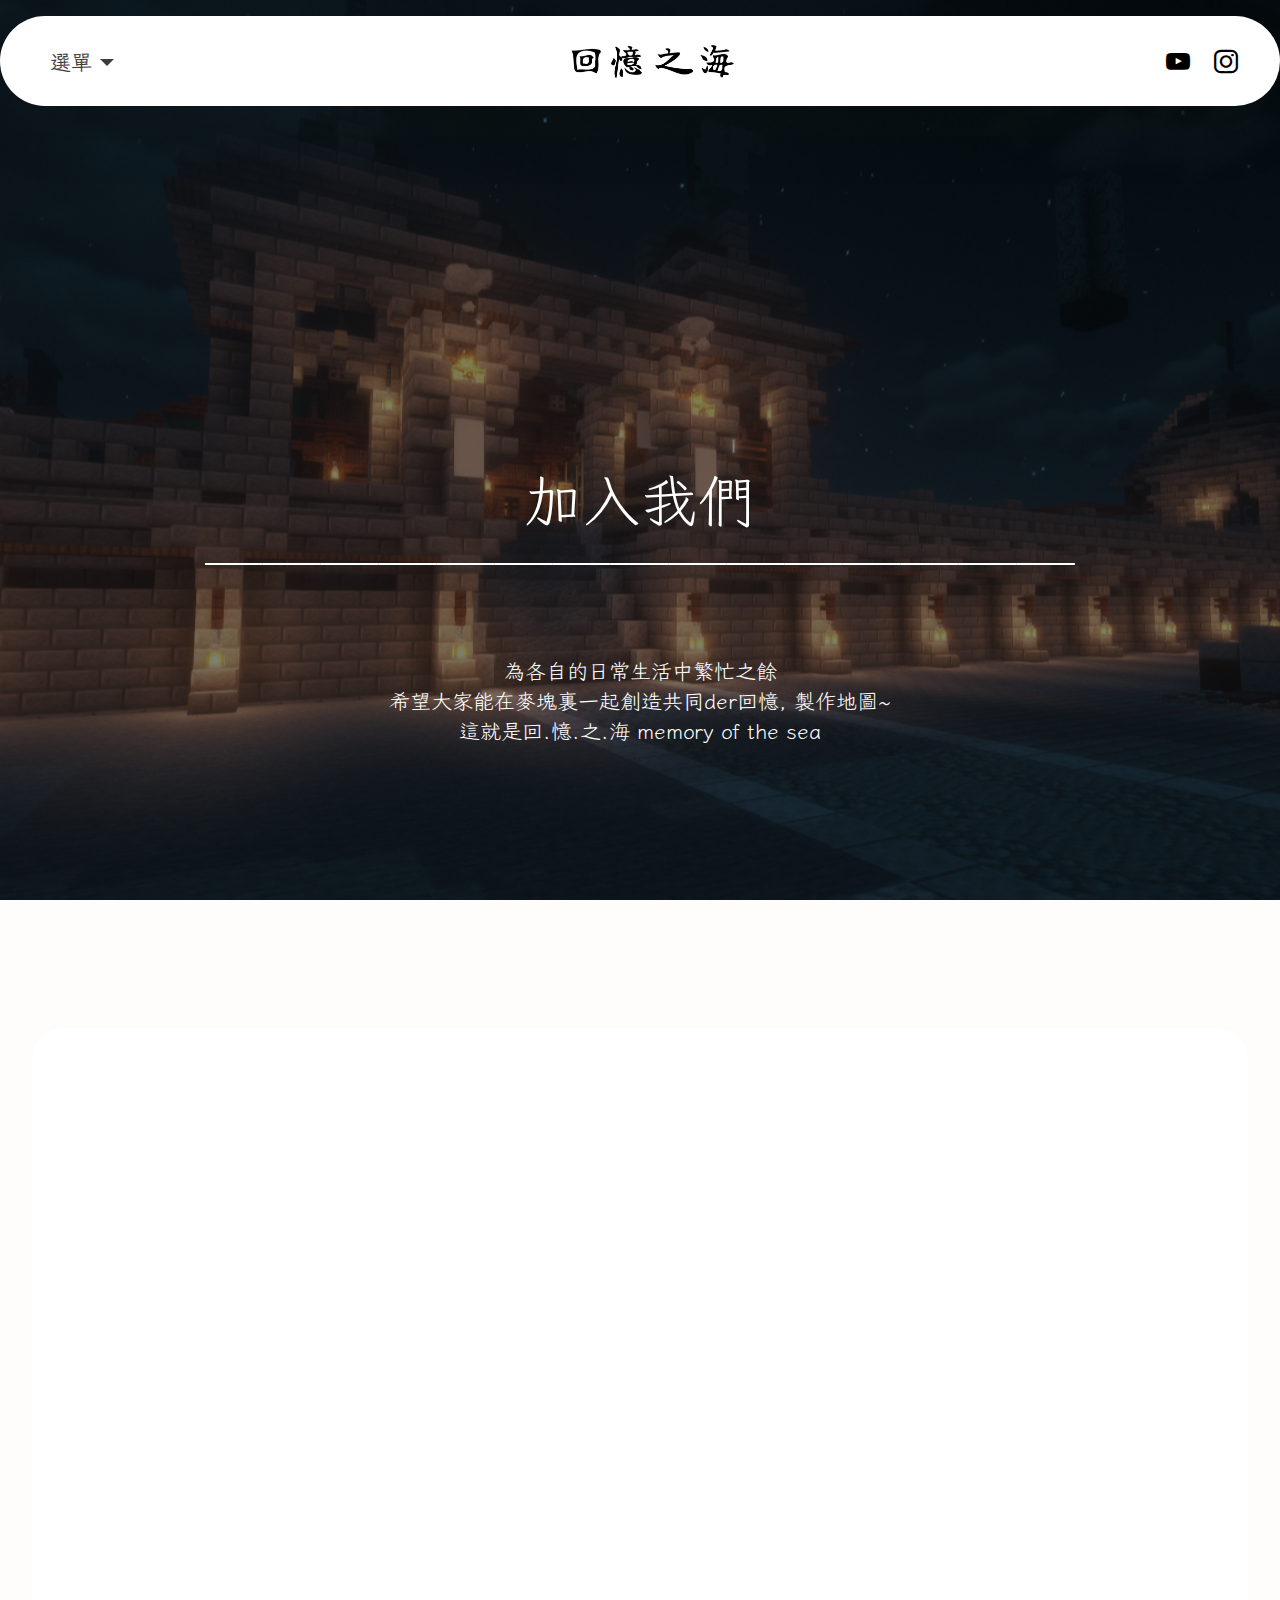
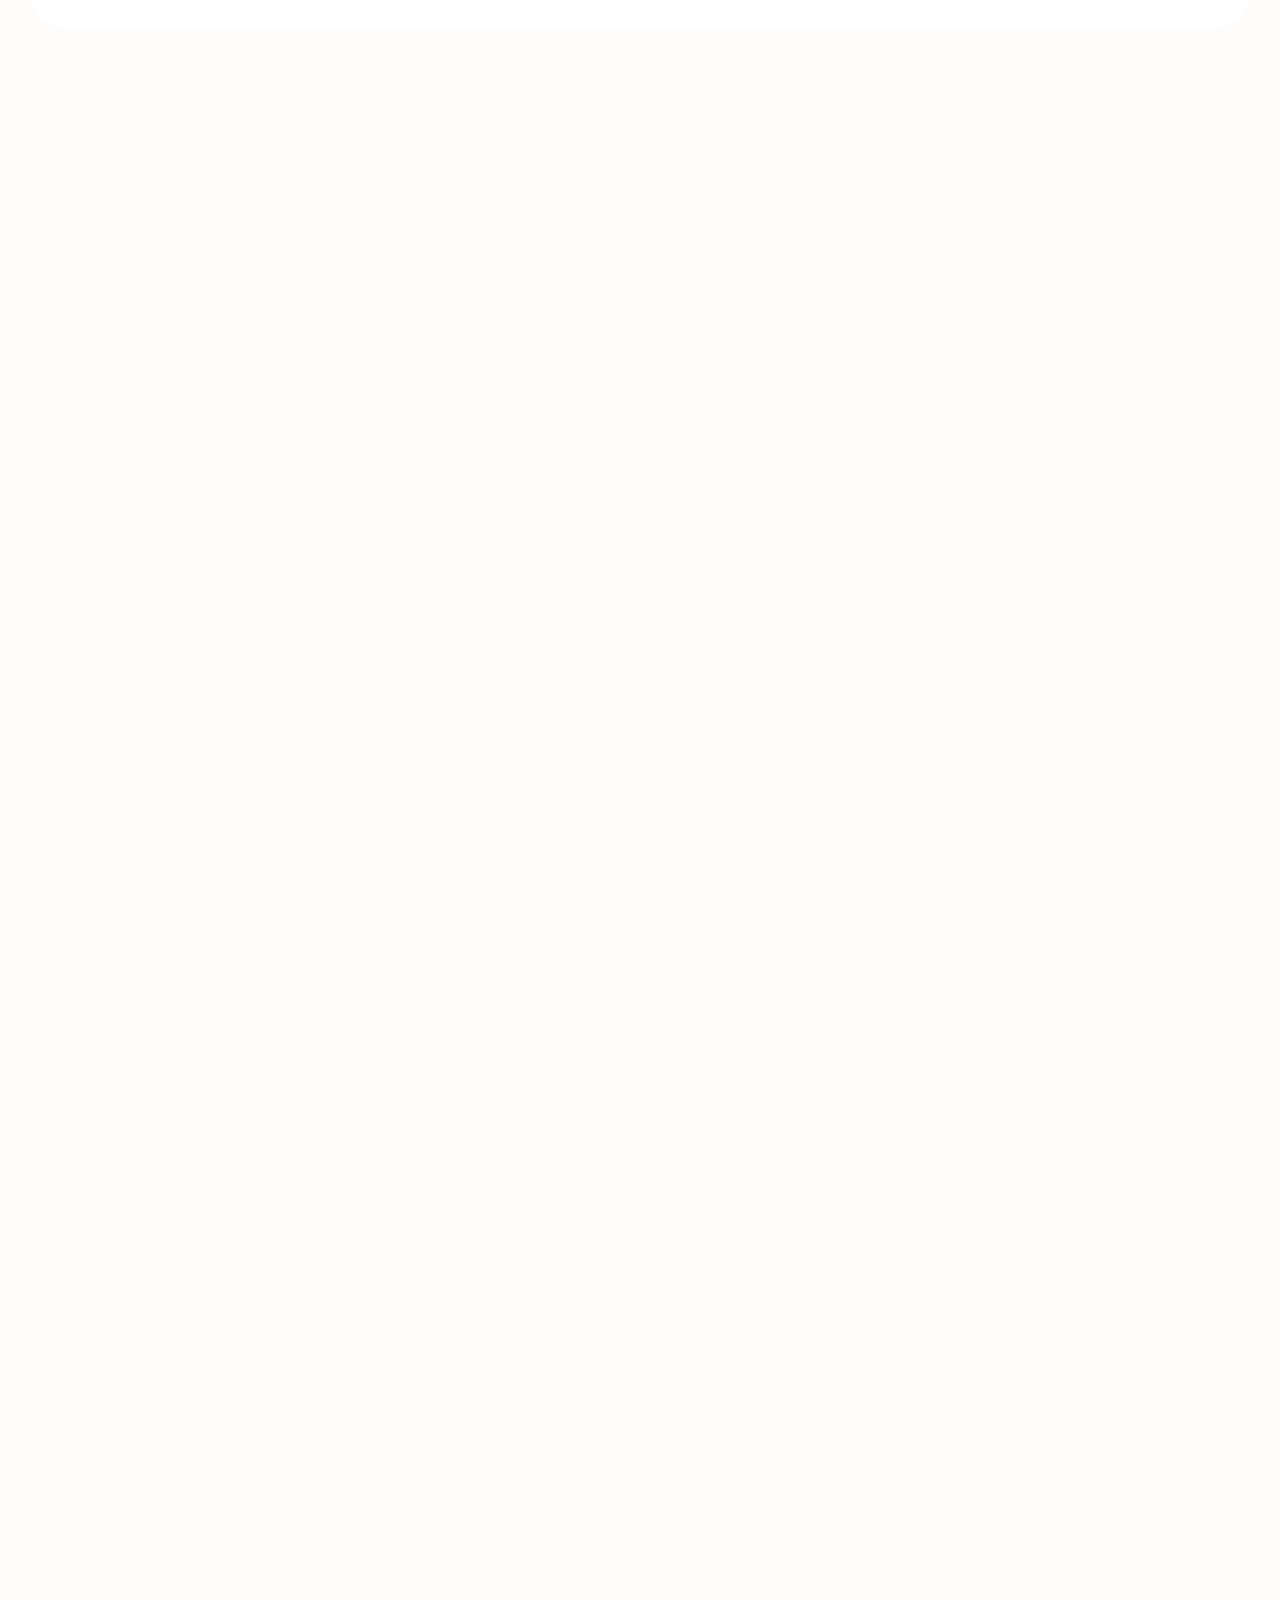
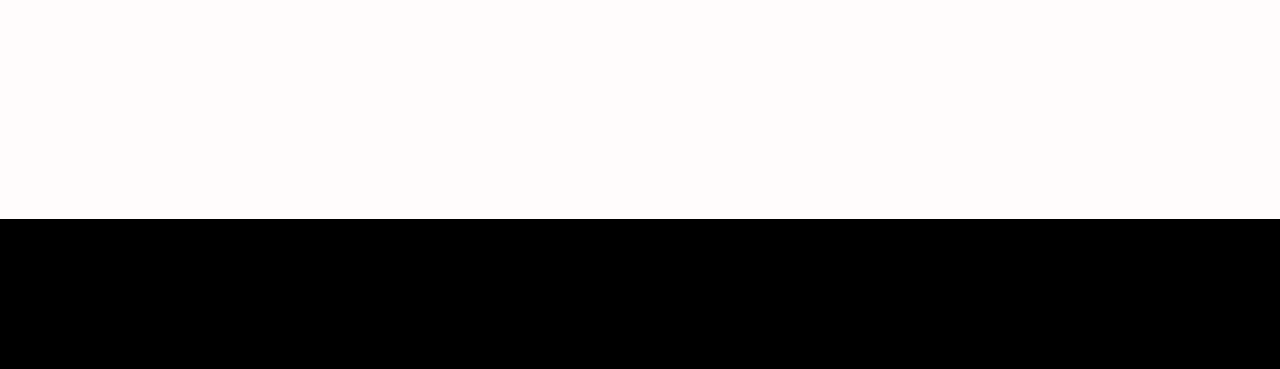
==== commit 7f87dc60: "Update page1.html" ====
--- a/page1.html
+++ b/page1.html
@@ -217,8 +217,9 @@
             
         </div>
     </div>
-  
+    </section><script src="assets/bootstrap/js/bootstrap.bundle.min.js"></script>  <script src="assets/smoothscroll/smooth-scroll.js"></script>  <script src="assets/ytplayer/index.js"></script>  <script src="assets/dropdown/js/navbar-dropdown.js"></script>  <script src="assets/theme/js/script.js"></script>  
+
   
   <input name="animation" type="hidden">
   </body>
-</html>+</html>
